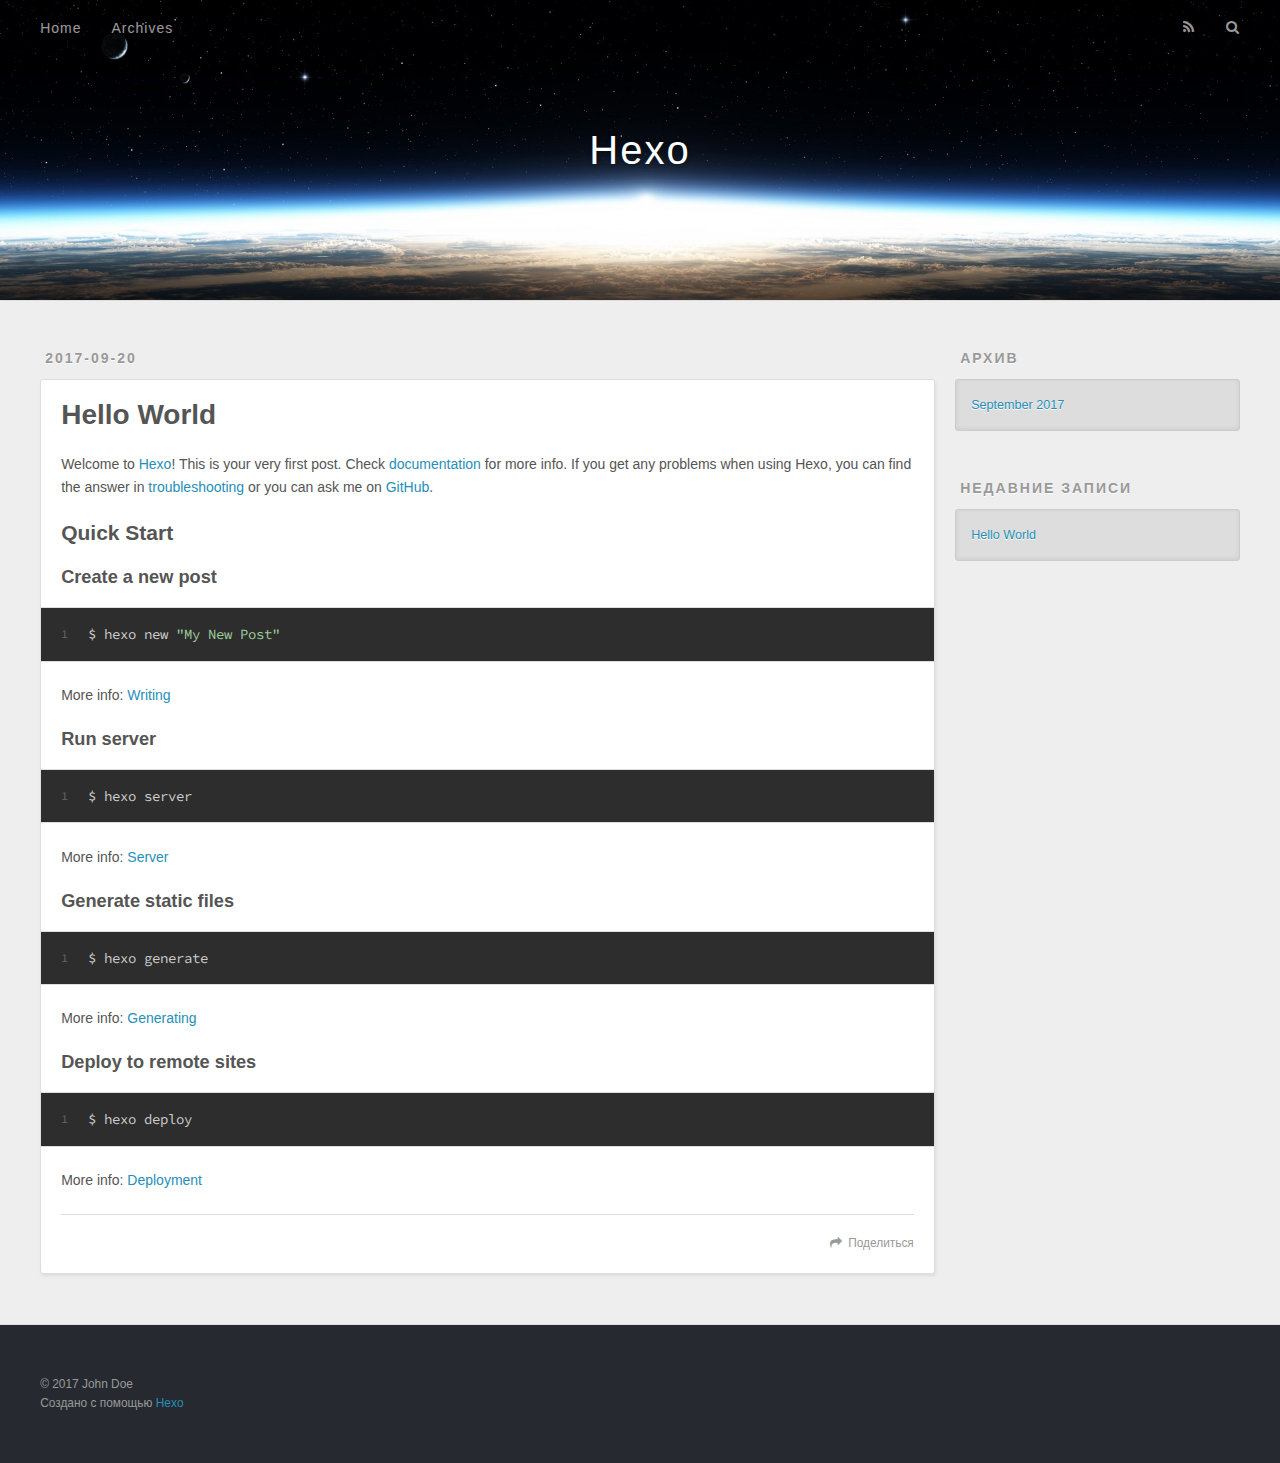
==== index.html @ 985eb360 "Site updated: 2017-09-20 16:22:17" ====
<!DOCTYPE html>
<html>
<head>
  <meta charset="utf-8">
  
  <title>Hexo</title>
  <meta name="viewport" content="width=device-width, initial-scale=1, maximum-scale=1">
  <meta property="og:type" content="website">
<meta property="og:title" content="Hexo">
<meta property="og:url" content="http://yoursite.com/index.html">
<meta property="og:site_name" content="Hexo">
<meta name="twitter:card" content="summary">
<meta name="twitter:title" content="Hexo">
  
    <link rel="alternate" href="/atom.xml" title="Hexo" type="application/atom+xml">
  
  
    <link rel="icon" href="/favicon.png">
  
  
    <link href="//fonts.googleapis.com/css?family=Source+Code+Pro" rel="stylesheet" type="text/css">
  
  <link rel="stylesheet" href="/css/style.css">
  

</head>

<body>
  <div id="container">
    <div id="wrap">
      <header id="header">
  <div id="banner"></div>
  <div id="header-outer" class="outer">
    <div id="header-title" class="inner">
      <h1 id="logo-wrap">
        <a href="/" id="logo">Hexo</a>
      </h1>
      
    </div>
    <div id="header-inner" class="inner">
      <nav id="main-nav">
        <a id="main-nav-toggle" class="nav-icon"></a>
        
          <a class="main-nav-link" href="/">Home</a>
        
          <a class="main-nav-link" href="/archives">Archives</a>
        
      </nav>
      <nav id="sub-nav">
        
          <a id="nav-rss-link" class="nav-icon" href="/atom.xml" title="RSS-каналы"></a>
        
        <a id="nav-search-btn" class="nav-icon" title="Поиск"></a>
      </nav>
      <div id="search-form-wrap">
        <form action="//google.com/search" method="get" accept-charset="UTF-8" class="search-form"><input type="search" name="q" class="search-form-input" placeholder="Search"><button type="submit" class="search-form-submit">&#xF002;</button><input type="hidden" name="sitesearch" value="http://yoursite.com"></form>
      </div>
    </div>
  </div>
</header>
      <div class="outer">
        <section id="main">
  
    <article id="post-hello-world" class="article article-type-post" itemscope itemprop="blogPost">
  <div class="article-meta">
    <a href="/2017/09/20/hello-world/" class="article-date">
  <time datetime="2017-09-20T03:59:29.000Z" itemprop="datePublished">2017-09-20</time>
</a>
    
  </div>
  <div class="article-inner">
    
    
      <header class="article-header">
        
  
    <h1 itemprop="name">
      <a class="article-title" href="/2017/09/20/hello-world/">Hello World</a>
    </h1>
  

      </header>
    
    <div class="article-entry" itemprop="articleBody">
      
        <p>Welcome to <a href="https://hexo.io/" target="_blank" rel="external">Hexo</a>! This is your very first post. Check <a href="https://hexo.io/docs/" target="_blank" rel="external">documentation</a> for more info. If you get any problems when using Hexo, you can find the answer in <a href="https://hexo.io/docs/troubleshooting.html" target="_blank" rel="external">troubleshooting</a> or you can ask me on <a href="https://github.com/hexojs/hexo/issues" target="_blank" rel="external">GitHub</a>.</p>
<h2 id="Quick-Start"><a href="#Quick-Start" class="headerlink" title="Quick Start"></a>Quick Start</h2><h3 id="Create-a-new-post"><a href="#Create-a-new-post" class="headerlink" title="Create a new post"></a>Create a new post</h3><figure class="highlight bash"><table><tr><td class="gutter"><pre><div class="line">1</div></pre></td><td class="code"><pre><div class="line">$ hexo new <span class="string">"My New Post"</span></div></pre></td></tr></table></figure>
<p>More info: <a href="https://hexo.io/docs/writing.html" target="_blank" rel="external">Writing</a></p>
<h3 id="Run-server"><a href="#Run-server" class="headerlink" title="Run server"></a>Run server</h3><figure class="highlight bash"><table><tr><td class="gutter"><pre><div class="line">1</div></pre></td><td class="code"><pre><div class="line">$ hexo server</div></pre></td></tr></table></figure>
<p>More info: <a href="https://hexo.io/docs/server.html" target="_blank" rel="external">Server</a></p>
<h3 id="Generate-static-files"><a href="#Generate-static-files" class="headerlink" title="Generate static files"></a>Generate static files</h3><figure class="highlight bash"><table><tr><td class="gutter"><pre><div class="line">1</div></pre></td><td class="code"><pre><div class="line">$ hexo generate</div></pre></td></tr></table></figure>
<p>More info: <a href="https://hexo.io/docs/generating.html" target="_blank" rel="external">Generating</a></p>
<h3 id="Deploy-to-remote-sites"><a href="#Deploy-to-remote-sites" class="headerlink" title="Deploy to remote sites"></a>Deploy to remote sites</h3><figure class="highlight bash"><table><tr><td class="gutter"><pre><div class="line">1</div></pre></td><td class="code"><pre><div class="line">$ hexo deploy</div></pre></td></tr></table></figure>
<p>More info: <a href="https://hexo.io/docs/deployment.html" target="_blank" rel="external">Deployment</a></p>

      
    </div>
    <footer class="article-footer">
      <a data-url="http://yoursite.com/2017/09/20/hello-world/" data-id="cj7srbw4h0000hr7bnamva78u" class="article-share-link">Поделиться</a>
      
      
    </footer>
  </div>
  
</article>


  

</section>
        
          <aside id="sidebar">
  
    

  
    

  
    
  
    
  <div class="widget-wrap">
    <h3 class="widget-title">Архив</h3>
    <div class="widget">
      <ul class="archive-list"><li class="archive-list-item"><a class="archive-list-link" href="/archives/2017/09/">September 2017</a></li></ul>
    </div>
  </div>


  
    
  <div class="widget-wrap">
    <h3 class="widget-title">Недавние записи</h3>
    <div class="widget">
      <ul>
        
          <li>
            <a href="/2017/09/20/hello-world/">Hello World</a>
          </li>
        
      </ul>
    </div>
  </div>

  
</aside>
        
      </div>
      <footer id="footer">
  
  <div class="outer">
    <div id="footer-info" class="inner">
      &copy; 2017 John Doe<br>
      Создано с помощью <a href="http://hexo.io/" target="_blank">Hexo</a>
    </div>
  </div>
</footer>
    </div>
    <nav id="mobile-nav">
  
    <a href="/" class="mobile-nav-link">Home</a>
  
    <a href="/archives" class="mobile-nav-link">Archives</a>
  
</nav>
    

<script src="//ajax.googleapis.com/ajax/libs/jquery/2.0.3/jquery.min.js"></script>


  <link rel="stylesheet" href="/fancybox/jquery.fancybox.css">
  <script src="/fancybox/jquery.fancybox.pack.js"></script>


<script src="/js/script.js"></script>

  </div>
</body>
</html>
---- css/style.css ----
body {
  width: 100%;
}
body:before,
body:after {
  content: "";
  display: table;
}
body:after {
  clear: both;
}
html,
body,
div,
span,
applet,
object,
iframe,
h1,
h2,
h3,
h4,
h5,
h6,
p,
blockquote,
pre,
a,
abbr,
acronym,
address,
big,
cite,
code,
del,
dfn,
em,
img,
ins,
kbd,
q,
s,
samp,
small,
strike,
strong,
sub,
sup,
tt,
var,
dl,
dt,
dd,
ol,
ul,
li,
fieldset,
form,
label,
legend,
table,
caption,
tbody,
tfoot,
thead,
tr,
th,
td {
  margin: 0;
  padding: 0;
  border: 0;
  outline: 0;
  font-weight: inherit;
  font-style: inherit;
  font-family: inherit;
  font-size: 100%;
  vertical-align: baseline;
}
body {
  line-height: 1;
  color: #000;
  background: #fff;
}
ol,
ul {
  list-style: none;
}
table {
  border-collapse: separate;
  border-spacing: 0;
  vertical-align: middle;
}
caption,
th,
td {
  text-align: left;
  font-weight: normal;
  vertical-align: middle;
}
a img {
  border: none;
}
input,
button {
  margin: 0;
  padding: 0;
}
input::-moz-focus-inner,
button::-moz-focus-inner {
  border: 0;
  padding: 0;
}
@font-face {
  font-family: FontAwesome;
  font-style: normal;
  font-weight: normal;
  src: url("fonts/fontawesome-webfont.eot?v=#4.0.3");
  src: url("fonts/fontawesome-webfont.eot?#iefix&v=#4.0.3") format("embedded-opentype"), url("fonts/fontawesome-webfont.woff?v=#4.0.3") format("woff"), url("fonts/fontawesome-webfont.ttf?v=#4.0.3") format("truetype"), url("fonts/fontawesome-webfont.svg#fontawesomeregular?v=#4.0.3") format("svg");
}
html,
body,
#container {
  height: 100%;
}
body {
  background: #eee;
  font: 14px "Helvetica Neue", Helvetica, Arial, sans-serif;
  -webkit-text-size-adjust: 100%;
}
.outer {
  max-width: 1220px;
  margin: 0 auto;
  padding: 0 20px;
}
.outer:before,
.outer:after {
  content: "";
  display: table;
}
.outer:after {
  clear: both;
}
.inner {
  display: inline;
  float: left;
  width: 98.33333333333333%;
  margin: 0 0.833333333333333%;
}
.left,
.alignleft {
  float: left;
}
.right,
.alignright {
  float: right;
}
.clear {
  clear: both;
}
#container {
  position: relative;
}
.mobile-nav-on {
  overflow: hidden;
}
#wrap {
  height: 100%;
  width: 100%;
  position: absolute;
  top: 0;
  left: 0;
  -webkit-transition: 0.2s ease-out;
  -moz-transition: 0.2s ease-out;
  -ms-transition: 0.2s ease-out;
  transition: 0.2s ease-out;
  z-index: 1;
  background: #eee;
}
.mobile-nav-on #wrap {
  left: 280px;
}
@media screen and (min-width: 768px) {
  #main {
    display: inline;
    float: left;
    width: 73.33333333333333%;
    margin: 0 0.833333333333333%;
  }
}
.article-date,
.article-category-link,
.archive-year,
.widget-title {
  text-decoration: none;
  text-transform: uppercase;
  letter-spacing: 2px;
  color: #999;
  margin-bottom: 1em;
  margin-left: 5px;
  line-height: 1em;
  text-shadow: 0 1px #fff;
  font-weight: bold;
}
.article-inner,
.archive-article-inner {
  background: #fff;
  -webkit-box-shadow: 1px 2px 3px #ddd;
  box-shadow: 1px 2px 3px #ddd;
  border: 1px solid #ddd;
  border-radius: 3px;
}
.article-entry h1,
.widget h1 {
  font-size: 2em;
}
.article-entry h2,
.widget h2 {
  font-size: 1.5em;
}
.article-entry h3,
.widget h3 {
  font-size: 1.3em;
}
.article-entry h4,
.widget h4 {
  font-size: 1.2em;
}
.article-entry h5,
.widget h5 {
  font-size: 1em;
}
.article-entry h6,
.widget h6 {
  font-size: 1em;
  color: #999;
}
.article-entry hr,
.widget hr {
  border: 1px dashed #ddd;
}
.article-entry strong,
.widget strong {
  font-weight: bold;
}
.article-entry em,
.widget em,
.article-entry cite,
.widget cite {
  font-style: italic;
}
.article-entry sup,
.widget sup,
.article-entry sub,
.widget sub {
  font-size: 0.75em;
  line-height: 0;
  position: relative;
  vertical-align: baseline;
}
.article-entry sup,
.widget sup {
  top: -0.5em;
}
.article-entry sub,
.widget sub {
  bottom: -0.2em;
}
.article-entry small,
.widget small {
  font-size: 0.85em;
}
.article-entry acronym,
.widget acronym,
.article-entry abbr,
.widget abbr {
  border-bottom: 1px dotted;
}
.article-entry ul,
.widget ul,
.article-entry ol,
.widget ol,
.article-entry dl,
.widget dl {
  margin: 0 20px;
  line-height: 1.6em;
}
.article-entry ul ul,
.widget ul ul,
.article-entry ol ul,
.widget ol ul,
.article-entry ul ol,
.widget ul ol,
.article-entry ol ol,
.widget ol ol {
  margin-top: 0;
  margin-bottom: 0;
}
.article-entry ul,
.widget ul {
  list-style: disc;
}
.article-entry ol,
.widget ol {
  list-style: decimal;
}
.article-entry dt,
.widget dt {
  font-weight: bold;
}
#header {
  height: 300px;
  position: relative;
  border-bottom: 1px solid #ddd;
}
#header:before,
#header:after {
  content: "";
  position: absolute;
  left: 0;
  right: 0;
  height: 40px;
}
#header:before {
  top: 0;
  background: -webkit-linear-gradient(rgba(0,0,0,0.2), transparent);
  background: -moz-linear-gradient(rgba(0,0,0,0.2), transparent);
  background: -ms-linear-gradient(rgba(0,0,0,0.2), transparent);
  background: linear-gradient(rgba(0,0,0,0.2), transparent);
}
#header:after {
  bottom: 0;
  background: -webkit-linear-gradient(transparent, rgba(0,0,0,0.2));
  background: -moz-linear-gradient(transparent, rgba(0,0,0,0.2));
  background: -ms-linear-gradient(transparent, rgba(0,0,0,0.2));
  background: linear-gradient(transparent, rgba(0,0,0,0.2));
}
#header-outer {
  height: 100%;
  position: relative;
}
#header-inner {
  position: relative;
  overflow: hidden;
}
#banner {
  position: absolute;
  top: 0;
  left: 0;
  width: 100%;
  height: 100%;
  background: url("images/banner.jpg") center #000;
  -webkit-background-size: cover;
  -moz-background-size: cover;
  background-size: cover;
  z-index: -1;
}
#header-title {
  text-align: center;
  height: 40px;
  position: absolute;
  top: 50%;
  left: 0;
  margin-top: -20px;
}
#logo,
#subtitle {
  text-decoration: none;
  color: #fff;
  font-weight: 300;
  text-shadow: 0 1px 4px rgba(0,0,0,0.3);
}
#logo {
  font-size: 40px;
  line-height: 40px;
  letter-spacing: 2px;
}
#subtitle {
  font-size: 16px;
  line-height: 16px;
  letter-spacing: 1px;
}
#subtitle-wrap {
  margin-top: 16px;
}
#main-nav {
  float: left;
  margin-left: -15px;
}
.nav-icon,
.main-nav-link {
  float: left;
  color: #fff;
  opacity: 0.6;
  text-decoration: none;
  text-shadow: 0 1px rgba(0,0,0,0.2);
  -webkit-transition: opacity 0.2s;
  -moz-transition: opacity 0.2s;
  -ms-transition: opacity 0.2s;
  transition: opacity 0.2s;
  display: block;
  padding: 20px 15px;
}
.nav-icon:hover,
.main-nav-link:hover {
  opacity: 1;
}
.nav-icon {
  font-family: FontAwesome;
  text-align: center;
  font-size: 14px;
  width: 14px;
  height: 14px;
  padding: 20px 15px;
  position: relative;
  cursor: pointer;
}
.main-nav-link {
  font-weight: 300;
  letter-spacing: 1px;
}
@media screen and (max-width: 479px) {
  .main-nav-link {
    display: none;
  }
}
#main-nav-toggle {
  display: none;
}
#main-nav-toggle:before {
  content: "\f0c9";
}
@media screen and (max-width: 479px) {
  #main-nav-toggle {
    display: block;
  }
}
#sub-nav {
  float: right;
  margin-right: -15px;
}
#nav-rss-link:before {
  content: "\f09e";
}
#nav-search-btn:before {
  content: "\f002";
}
#search-form-wrap {
  position: absolute;
  top: 15px;
  width: 150px;
  height: 30px;
  right: -150px;
  opacity: 0;
  -webkit-transition: 0.2s ease-out;
  -moz-transition: 0.2s ease-out;
  -ms-transition: 0.2s ease-out;
  transition: 0.2s ease-out;
}
#search-form-wrap.on {
  opacity: 1;
  right: 0;
}
@media screen and (max-width: 479px) {
  #search-form-wrap {
    width: 100%;
    right: -100%;
  }
}
.search-form {
  position: absolute;
  top: 0;
  left: 0;
  right: 0;
  background: #fff;
  padding: 5px 15px;
  border-radius: 15px;
  -webkit-box-shadow: 0 0 10px rgba(0,0,0,0.3);
  box-shadow: 0 0 10px rgba(0,0,0,0.3);
}
.search-form-input {
  border: none;
  background: none;
  color: #555;
  width: 100%;
  font: 13px "Helvetica Neue", Helvetica, Arial, sans-serif;
  outline: none;
}
.search-form-input::-webkit-search-results-decoration,
.search-form-input::-webkit-search-cancel-button {
  -webkit-appearance: none;
}
.search-form-submit {
  position: absolute;
  top: 50%;
  right: 10px;
  margin-top: -7px;
  font: 13px FontAwesome;
  border: none;
  background: none;
  color: #bbb;
  cursor: pointer;
}
.search-form-submit:hover,
.search-form-submit:focus {
  color: #777;
}
.article {
  margin: 50px 0;
}
.article-inner {
  overflow: hidden;
}
.article-meta:before,
.article-meta:after {
  content: "";
  display: table;
}
.article-meta:after {
  clear: both;
}
.article-date {
  float: left;
}
.article-category {
  float: left;
  line-height: 1em;
  color: #ccc;
  text-shadow: 0 1px #fff;
  margin-left: 8px;
}
.article-category:before {
  content: "\2022";
}
.article-category-link {
  margin: 0 12px 1em;
}
.article-header {
  padding: 20px 20px 0;
}
.article-title {
  text-decoration: none;
  font-size: 2em;
  font-weight: bold;
  color: #555;
  line-height: 1.1em;
  -webkit-transition: color 0.2s;
  -moz-transition: color 0.2s;
  -ms-transition: color 0.2s;
  transition: color 0.2s;
}
a.article-title:hover {
  color: #258fb8;
}
.article-entry {
  color: #555;
  padding: 0 20px;
}
.article-entry:before,
.article-entry:after {
  content: "";
  display: table;
}
.article-entry:after {
  clear: both;
}
.article-entry p,
.article-entry table {
  line-height: 1.6em;
  margin: 1.6em 0;
}
.article-entry h1,
.article-entry h2,
.article-entry h3,
.article-entry h4,
.article-entry h5,
.article-entry h6 {
  font-weight: bold;
}
.article-entry h1,
.article-entry h2,
.article-entry h3,
.article-entry h4,
.article-entry h5,
.article-entry h6 {
  line-height: 1.1em;
  margin: 1.1em 0;
}
.article-entry a {
  color: #258fb8;
  text-decoration: none;
}
.article-entry a:hover {
  text-decoration: underline;
}
.article-entry ul,
.article-entry ol,
.article-entry dl {
  margin-top: 1.6em;
  margin-bottom: 1.6em;
}
.article-entry img,
.article-entry video {
  max-width: 100%;
  height: auto;
  display: block;
  margin: auto;
}
.article-entry iframe {
  border: none;
}
.article-entry table {
  width: 100%;
  border-collapse: collapse;
  border-spacing: 0;
}
.article-entry th {
  font-weight: bold;
  border-bottom: 3px solid #ddd;
  padding-bottom: 0.5em;
}
.article-entry td {
  border-bottom: 1px solid #ddd;
  padding: 10px 0;
}
.article-entry blockquote {
  font-family: Georgia, "Times New Roman", serif;
  font-size: 1.4em;
  margin: 1.6em 20px;
  text-align: center;
}
.article-entry blockquote footer {
  font-size: 14px;
  margin: 1.6em 0;
  font-family: "Helvetica Neue", Helvetica, Arial, sans-serif;
}
.article-entry blockquote footer cite:before {
  content: "—";
  padding: 0 0.5em;
}
.article-entry .pullquote {
  text-align: left;
  width: 45%;
  margin: 0;
}
.article-entry .pullquote.left {
  margin-left: 0.5em;
  margin-right: 1em;
}
.article-entry .pullquote.right {
  margin-right: 0.5em;
  margin-left: 1em;
}
.article-entry .caption {
  color: #999;
  display: block;
  font-size: 0.9em;
  margin-top: 0.5em;
  position: relative;
  text-align: center;
}
.article-entry .video-container {
  position: relative;
  padding-top: 56.25%;
  height: 0;
  overflow: hidden;
}
.article-entry .video-container iframe,
.article-entry .video-container object,
.article-entry .video-container embed {
  position: absolute;
  top: 0;
  left: 0;
  width: 100%;
  height: 100%;
  margin-top: 0;
}
.article-more-link a {
  display: inline-block;
  line-height: 1em;
  padding: 6px 15px;
  border-radius: 15px;
  background: #eee;
  color: #999;
  text-shadow: 0 1px #fff;
  text-decoration: none;
}
.article-more-link a:hover {
  background: #258fb8;
  color: #fff;
  text-decoration: none;
  text-shadow: 0 1px #1e7293;
}
.article-footer {
  font-size: 0.85em;
  line-height: 1.6em;
  border-top: 1px solid #ddd;
  padding-top: 1.6em;
  margin: 0 20px 20px;
}
.article-footer:before,
.article-footer:after {
  content: "";
  display: table;
}
.article-footer:after {
  clear: both;
}
.article-footer a {
  color: #999;
  text-decoration: none;
}
.article-footer a:hover {
  color: #555;
}
.article-tag-list-item {
  float: left;
  margin-right: 10px;
}
.article-tag-list-link:before {
  content: "#";
}
.article-comment-link {
  float: right;
}
.article-comment-link:before {
  content: "\f075";
  font-family: FontAwesome;
  padding-right: 8px;
}
.article-share-link {
  cursor: pointer;
  float: right;
  margin-left: 20px;
}
.article-share-link:before {
  content: "\f064";
  font-family: FontAwesome;
  padding-right: 6px;
}
#article-nav {
  position: relative;
}
#article-nav:before,
#article-nav:after {
  content: "";
  display: table;
}
#article-nav:after {
  clear: both;
}
@media screen and (min-width: 768px) {
  #article-nav {
    margin: 50px 0;
  }
  #article-nav:before {
    width: 8px;
    height: 8px;
    position: absolute;
    top: 50%;
    left: 50%;
    margin-top: -4px;
    margin-left: -4px;
    content: "";
    border-radius: 50%;
    background: #ddd;
    -webkit-box-shadow: 0 1px 2px #fff;
    box-shadow: 0 1px 2px #fff;
  }
}
.article-nav-link-wrap {
  text-decoration: none;
  text-shadow: 0 1px #fff;
  color: #999;
  -webkit-box-sizing: border-box;
  -moz-box-sizing: border-box;
  box-sizing: border-box;
  margin-top: 50px;
  text-align: center;
  display: block;
}
.article-nav-link-wrap:hover {
  color: #555;
}
@media screen and (min-width: 768px) {
  .article-nav-link-wrap {
    width: 50%;
    margin-top: 0;
  }
}
@media screen and (min-width: 768px) {
  #article-nav-newer {
    float: left;
    text-align: right;
    padding-right: 20px;
  }
}
@media screen and (min-width: 768px) {
  #article-nav-older {
    float: right;
    text-align: left;
    padding-left: 20px;
  }
}
.article-nav-caption {
  text-transform: uppercase;
  letter-spacing: 2px;
  color: #ddd;
  line-height: 1em;
  font-weight: bold;
}
#article-nav-newer .article-nav-caption {
  margin-right: -2px;
}
.article-nav-title {
  font-size: 0.85em;
  line-height: 1.6em;
  margin-top: 0.5em;
}
.article-share-box {
  position: absolute;
  display: none;
  background: #fff;
  -webkit-box-shadow: 1px 2px 10px rgba(0,0,0,0.2);
  box-shadow: 1px 2px 10px rgba(0,0,0,0.2);
  border-radius: 3px;
  margin-left: -145px;
  overflow: hidden;
  z-index: 1;
}
.article-share-box.on {
  display: block;
}
.article-share-input {
  width: 100%;
  background: none;
  -webkit-box-sizing: border-box;
  -moz-box-sizing: border-box;
  box-sizing: border-box;
  font: 14px "Helvetica Neue", Helvetica, Arial, sans-serif;
  padding: 0 15px;
  color: #555;
  outline: none;
  border: 1px solid #ddd;
  border-radius: 3px 3px 0 0;
  height: 36px;
  line-height: 36px;
}
.article-share-links {
  background: #eee;
}
.article-share-links:before,
.article-share-links:after {
  content: "";
  display: table;
}
.article-share-links:after {
  clear: both;
}
.article-share-twitter,
.article-share-facebook,
.article-share-pinterest,
.article-share-google {
  width: 50px;
  height: 36px;
  display: block;
  float: left;
  position: relative;
  color: #999;
  text-shadow: 0 1px #fff;
}
.article-share-twitter:before,
.article-share-facebook:before,
.article-share-pinterest:before,
.article-share-google:before {
  font-size: 20px;
  font-family: FontAwesome;
  width: 20px;
  height: 20px;
  position: absolute;
  top: 50%;
  left: 50%;
  margin-top: -10px;
  margin-left: -10px;
  text-align: center;
}
.article-share-twitter:hover,
.article-share-facebook:hover,
.article-share-pinterest:hover,
.article-share-google:hover {
  color: #fff;
}
.article-share-twitter:before {
  content: "\f099";
}
.article-share-twitter:hover {
  background: #00aced;
  text-shadow: 0 1px #008abe;
}
.article-share-facebook:before {
  content: "\f09a";
}
.article-share-facebook:hover {
  background: #3b5998;
  text-shadow: 0 1px #2f477a;
}
.article-share-pinterest:before {
  content: "\f0d2";
}
.article-share-pinterest:hover {
  background: #cb2027;
  text-shadow: 0 1px #a21a1f;
}
.article-share-google:before {
  content: "\f0d5";
}
.article-share-google:hover {
  background: #dd4b39;
  text-shadow: 0 1px #be3221;
}
.article-gallery {
  background: #000;
  position: relative;
}
.article-gallery-photos {
  position: relative;
  overflow: hidden;
}
.article-gallery-img {
  display: none;
  max-width: 100%;
}
.article-gallery-img:first-child {
  display: block;
}
.article-gallery-img.loaded {
  position: absolute;
  display: block;
}
.article-gallery-img img {
  display: block;
  max-width: 100%;
  margin: 0 auto;
}
#comments {
  background: #fff;
  -webkit-box-shadow: 1px 2px 3px #ddd;
  box-shadow: 1px 2px 3px #ddd;
  padding: 20px;
  border: 1px solid #ddd;
  border-radius: 3px;
  margin: 50px 0;
}
#comments a {
  color: #258fb8;
}
.archives-wrap {
  margin: 50px 0;
}
.archives:before,
.archives:after {
  content: "";
  display: table;
}
.archives:after {
  clear: both;
}
.archive-year-wrap {
  margin-bottom: 1em;
}
.archives {
  -webkit-column-gap: 10px;
  -moz-column-gap: 10px;
  column-gap: 10px;
}
@media screen and (min-width: 480px) and (max-width: 767px) {
  .archives {
    -webkit-column-count: 2;
    -moz-column-count: 2;
    column-count: 2;
  }
}
@media screen and (min-width: 768px) {
  .archives {
    -webkit-column-count: 3;
    -moz-column-count: 3;
    column-count: 3;
  }
}
.archive-article {
  -webkit-column-break-inside: avoid;
  page-break-inside: avoid;
  overflow: hidden;
  break-inside: avoid-column;
}
.archive-article-inner {
  padding: 10px;
  margin-bottom: 15px;
}
.archive-article-title {
  text-decoration: none;
  font-weight: bold;
  color: #555;
  -webkit-transition: color 0.2s;
  -moz-transition: color 0.2s;
  -ms-transition: color 0.2s;
  transition: color 0.2s;
  line-height: 1.6em;
}
.archive-article-title:hover {
  color: #258fb8;
}
.archive-article-footer {
  margin-top: 1em;
}
.archive-article-date {
  color: #999;
  text-decoration: none;
  font-size: 0.85em;
  line-height: 1em;
  margin-bottom: 0.5em;
  display: block;
}
#page-nav {
  margin: 50px auto;
  background: #fff;
  -webkit-box-shadow: 1px 2px 3px #ddd;
  box-shadow: 1px 2px 3px #ddd;
  border: 1px solid #ddd;
  border-radius: 3px;
  text-align: center;
  color: #999;
  overflow: hidden;
}
#page-nav:before,
#page-nav:after {
  content: "";
  display: table;
}
#page-nav:after {
  clear: both;
}
#page-nav a,
#page-nav span {
  padding: 10px 20px;
  line-height: 1;
  height: 2ex;
}
#page-nav a {
  color: #999;
  text-decoration: none;
}
#page-nav a:hover {
  background: #999;
  color: #fff;
}
#page-nav .prev {
  float: left;
}
#page-nav .next {
  float: right;
}
#page-nav .page-number {
  display: inline-block;
}
@media screen and (max-width: 479px) {
  #page-nav .page-number {
    display: none;
  }
}
#page-nav .current {
  color: #555;
  font-weight: bold;
}
#page-nav .space {
  color: #ddd;
}
#footer {
  background: #262a30;
  padding: 50px 0;
  border-top: 1px solid #ddd;
  color: #999;
}
#footer a {
  color: #258fb8;
  text-decoration: none;
}
#footer a:hover {
  text-decoration: underline;
}
#footer-info {
  line-height: 1.6em;
  font-size: 0.85em;
}
.article-entry pre,
.article-entry .highlight {
  background: #2d2d2d;
  margin: 0 -20px;
  padding: 15px 20px;
  border-style: solid;
  border-color: #ddd;
  border-width: 1px 0;
  overflow: auto;
  color: #ccc;
  line-height: 22.400000000000002px;
}
.article-entry .highlight .gutter pre,
.article-entry .gist .gist-file .gist-data .line-numbers {
  color: #666;
  font-size: 0.85em;
}
.article-entry pre,
.article-entry code {
  font-family: "Source Code Pro", Consolas, Monaco, Menlo, Consolas, monospace;
}
.article-entry code {
  background: #eee;
  text-shadow: 0 1px #fff;
  padding: 0 0.3em;
}
.article-entry pre code {
  background: none;
  text-shadow: none;
  padding: 0;
}
.article-entry .highlight pre {
  border: none;
  margin: 0;
  padding: 0;
}
.article-entry .highlight table {
  margin: 0;
  width: auto;
}
.article-entry .highlight td {
  border: none;
  padding: 0;
}
.article-entry .highlight figcaption {
  font-size: 0.85em;
  color: #999;
  line-height: 1em;
  margin-bottom: 1em;
}
.article-entry .highlight figcaption:before,
.article-entry .highlight figcaption:after {
  content: "";
  display: table;
}
.article-entry .highlight figcaption:after {
  clear: both;
}
.article-entry .highlight figcaption a {
  float: right;
}
.article-entry .highlight .gutter pre {
  text-align: right;
  padding-right: 20px;
}
.article-entry .highlight .line {
  height: 22.400000000000002px;
}
.article-entry .highlight .line.marked {
  background: #515151;
}
.article-entry .gist {
  margin: 0 -20px;
  border-style: solid;
  border-color: #ddd;
  border-width: 1px 0;
  background: #2d2d2d;
  padding: 15px 20px 15px 0;
}
.article-entry .gist .gist-file {
  border: none;
  font-family: "Source Code Pro", Consolas, Monaco, Menlo, Consolas, monospace;
  margin: 0;
}
.article-entry .gist .gist-file .gist-data {
  background: none;
  border: none;
}
.article-entry .gist .gist-file .gist-data .line-numbers {
  background: none;
  border: none;
  padding: 0 20px 0 0;
}
.article-entry .gist .gist-file .gist-data .line-data {
  padding: 0 !important;
}
.article-entry .gist .gist-file .highlight {
  margin: 0;
  padding: 0;
  border: none;
}
.article-entry .gist .gist-file .gist-meta {
  background: #2d2d2d;
  color: #999;
  font: 0.85em "Helvetica Neue", Helvetica, Arial, sans-serif;
  text-shadow: 0 0;
  padding: 0;
  margin-top: 1em;
  margin-left: 20px;
}
.article-entry .gist .gist-file .gist-meta a {
  color: #258fb8;
  font-weight: normal;
}
.article-entry .gist .gist-file .gist-meta a:hover {
  text-decoration: underline;
}
pre .comment,
pre .title {
  color: #999;
}
pre .variable,
pre .attribute,
pre .tag,
pre .regexp,
pre .ruby .constant,
pre .xml .tag .title,
pre .xml .pi,
pre .xml .doctype,
pre .html .doctype,
pre .css .id,
pre .css .class,
pre .css .pseudo {
  color: #f2777a;
}
pre .number,
pre .preprocessor,
pre .built_in,
pre .literal,
pre .params,
pre .constant {
  color: #f99157;
}
pre .class,
pre .ruby .class .title,
pre .css .rules .attribute {
  color: #9c9;
}
pre .string,
pre .value,
pre .inheritance,
pre .header,
pre .ruby .symbol,
pre .xml .cdata {
  color: #9c9;
}
pre .css .hexcolor {
  color: #6cc;
}
pre .function,
pre .python .decorator,
pre .python .title,
pre .ruby .function .title,
pre .ruby .title .keyword,
pre .perl .sub,
pre .javascript .title,
pre .coffeescript .title {
  color: #69c;
}
pre .keyword,
pre .javascript .function {
  color: #c9c;
}
@media screen and (max-width: 479px) {
  #mobile-nav {
    position: absolute;
    top: 0;
    left: 0;
    width: 280px;
    height: 100%;
    background: #191919;
    border-right: 1px solid #fff;
  }
}
@media screen and (max-width: 479px) {
  .mobile-nav-link {
    display: block;
    color: #999;
    text-decoration: none;
    padding: 15px 20px;
    font-weight: bold;
  }
  .mobile-nav-link:hover {
    color: #fff;
  }
}
@media screen and (min-width: 768px) {
  #sidebar {
    display: inline;
    float: left;
    width: 23.333333333333332%;
    margin: 0 0.833333333333333%;
  }
}
.widget-wrap {
  margin: 50px 0;
}
.widget {
  color: #777;
  text-shadow: 0 1px #fff;
  background: #ddd;
  -webkit-box-shadow: 0 -1px 4px #ccc inset;
  box-shadow: 0 -1px 4px #ccc inset;
  border: 1px solid #ccc;
  padding: 15px;
  border-radius: 3px;
}
.widget a {
  color: #258fb8;
  text-decoration: none;
}
.widget a:hover {
  text-decoration: underline;
}
.widget ul ul,
.widget ol ul,
.widget dl ul,
.widget ul ol,
.widget ol ol,
.widget dl ol,
.widget ul dl,
.widget ol dl,
.widget dl dl {
  margin-left: 15px;
  list-style: disc;
}
.widget {
  line-height: 1.6em;
  word-wrap: break-word;
  font-size: 0.9em;
}
.widget ul,
.widget ol {
  list-style: none;
  margin: 0;
}
.widget ul ul,
.widget ol ul,
.widget ul ol,
.widget ol ol {
  margin: 0 20px;
}
.widget ul ul,
.widget ol ul {
  list-style: disc;
}
.widget ul ol,
.widget ol ol {
  list-style: decimal;
}
.category-list-count,
.tag-list-count,
.archive-list-count {
  padding-left: 5px;
  color: #999;
  font-size: 0.85em;
}
.category-list-count:before,
.tag-list-count:before,
.archive-list-count:before {
  content: "(";
}
.category-list-count:after,
.tag-list-count:after,
.archive-list-count:after {
  content: ")";
}
.tagcloud a {
  margin-right: 5px;
  display: inline-block;
}
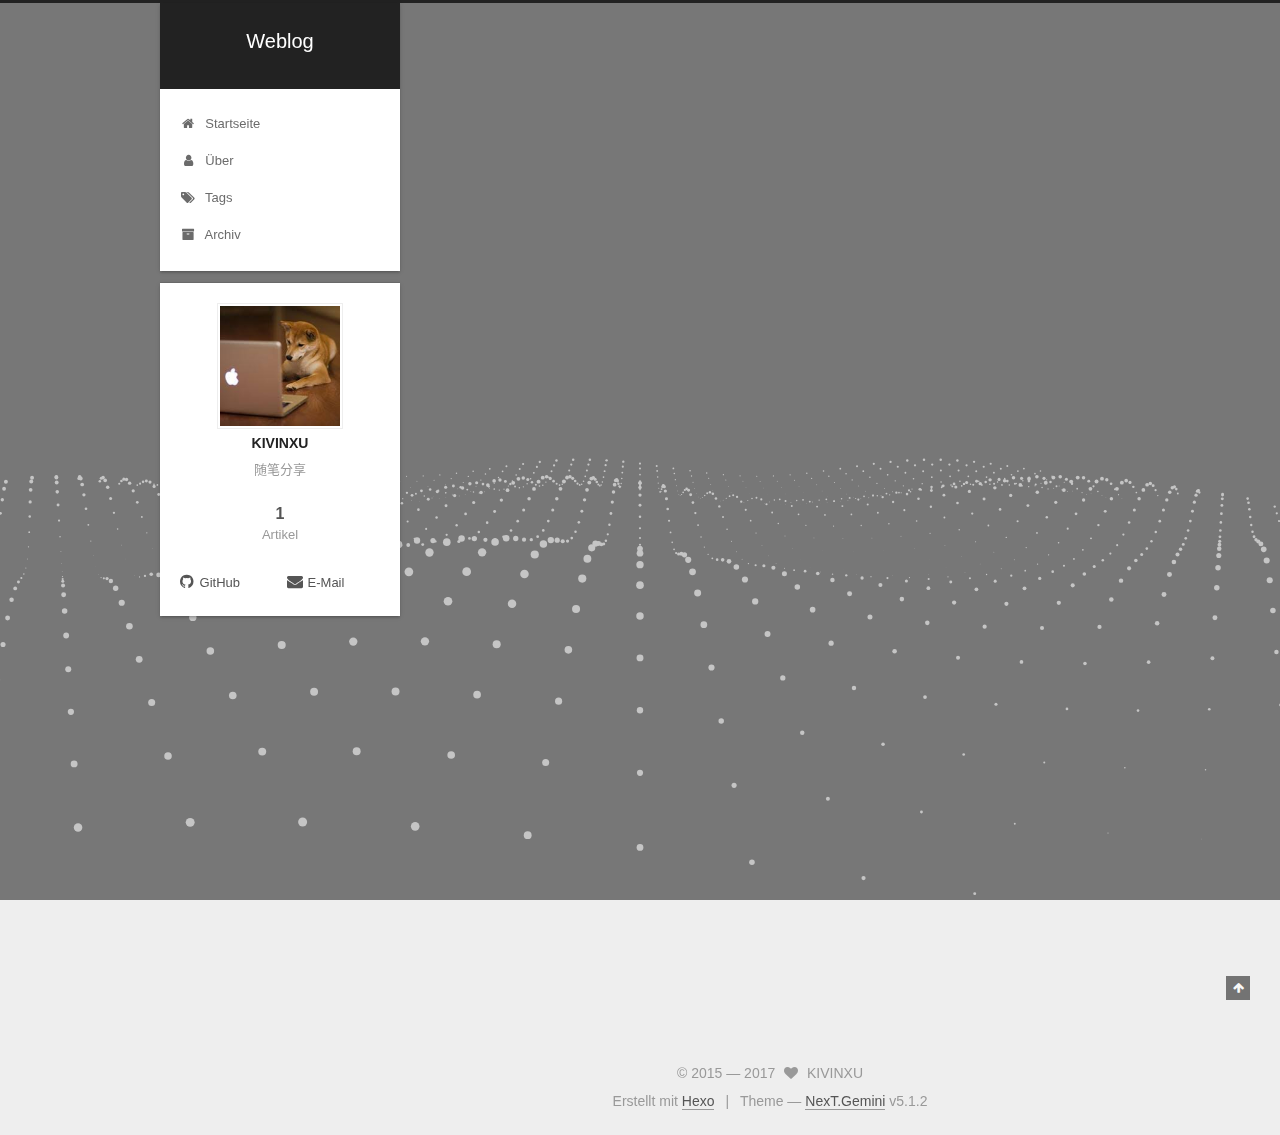
==== commit 8f7d356c: "Site updated: 2017-09-21 15:03:20" ====
--- a/index.html
+++ b/index.html
@@ -1,89 +1,319 @@
 <!DOCTYPE html>
-<html>
+
+
+
+  
+
+
+<html class="theme-next gemini use-motion" lang="zh-CN">
 <head>
-  <meta charset="utf-8">
-  
-  <title>Hexo</title>
-  <meta name="viewport" content="width=device-width, initial-scale=1, maximum-scale=1">
-  <meta property="og:type" content="website">
-<meta property="og:title" content="Hexo">
+  <meta charset="UTF-8"/>
+<meta http-equiv="X-UA-Compatible" content="IE=edge" />
+<meta name="viewport" content="width=device-width, initial-scale=1, maximum-scale=1"/>
+<meta name="theme-color" content="#222">
+
+
+
+
+
+
+
+
+
+<meta http-equiv="Cache-Control" content="no-transform" />
+<meta http-equiv="Cache-Control" content="no-siteapp" />
+
+
+
+
+
+
+
+
+
+
+
+
+
+
+
+
+  
+  
+  <link href="/lib/fancybox/source/jquery.fancybox.css?v=2.1.5" rel="stylesheet" type="text/css" />
+
+
+
+
+
+
+
+<link href="/lib/font-awesome/css/font-awesome.min.css?v=4.6.2" rel="stylesheet" type="text/css" />
+
+<link href="/css/main.css?v=5.1.2" rel="stylesheet" type="text/css" />
+
+
+  <meta name="keywords" content="Hexo, NexT" />
+
+
+
+
+
+
+
+
+  <link rel="shortcut icon" type="image/x-icon" href="/favicon.ico?v=5.1.2" />
+
+
+
+
+
+
+<meta name="description" content="随笔分享">
+<meta property="og:type" content="website">
+<meta property="og:title" content="Weblog">
 <meta property="og:url" content="http://yoursite.com/index.html">
-<meta property="og:site_name" content="Hexo">
+<meta property="og:site_name" content="Weblog">
+<meta property="og:description" content="随笔分享">
+<meta property="og:locale" content="zh-CN">
 <meta name="twitter:card" content="summary">
-<meta name="twitter:title" content="Hexo">
-  
-    <link rel="alternate" href="/atom.xml" title="Hexo" type="application/atom+xml">
-  
-  
-    <link rel="icon" href="/favicon.png">
-  
-  
-    <link href="//fonts.googleapis.com/css?family=Source+Code+Pro" rel="stylesheet" type="text/css">
-  
-  <link rel="stylesheet" href="/css/style.css">
-  
+<meta name="twitter:title" content="Weblog">
+<meta name="twitter:description" content="随笔分享">
+
+
+
+<script type="text/javascript" id="hexo.configurations">
+  var NexT = window.NexT || {};
+  var CONFIG = {
+    root: '/',
+    scheme: 'Gemini',
+    version: '5.1.2',
+    sidebar: {"position":"left","display":"post","offset":12,"offset_float":12,"b2t":false,"scrollpercent":false,"onmobile":false},
+    fancybox: true,
+    tabs: true,
+    motion: {"enable":true,"async":false,"transition":{"post_block":"fadeIn","post_header":"slideDownIn","post_body":"slideDownIn","coll_header":"slideLeftIn"}},
+    duoshuo: {
+      userId: '0',
+      author: 'Author'
+    },
+    algolia: {
+      applicationID: '',
+      apiKey: '',
+      indexName: '',
+      hits: {"per_page":10},
+      labels: {"input_placeholder":"Search for Posts","hits_empty":"We didn't find any results for the search: ${query}","hits_stats":"${hits} results found in ${time} ms"}
+    }
+  };
+</script>
+
+
+
+  <link rel="canonical" href="http://yoursite.com/"/>
+
+
+
+
+
+  <title>Weblog</title>
+  
+
+
+
+
+
+
+
 
 </head>
 
-<body>
-  <div id="container">
-    <div id="wrap">
-      <header id="header">
-  <div id="banner"></div>
-  <div id="header-outer" class="outer">
-    <div id="header-title" class="inner">
-      <h1 id="logo-wrap">
-        <a href="/" id="logo">Hexo</a>
-      </h1>
-      
+<body itemscope itemtype="http://schema.org/WebPage" lang="zh-CN">
+
+  
+  
+    
+  
+
+  <div class="container sidebar-position-left 
+  page-home">
+    <div class="headband"></div>
+
+    <header id="header" class="header" itemscope itemtype="http://schema.org/WPHeader">
+      <div class="header-inner"><div class="site-brand-wrapper">
+  <div class="site-meta ">
+    
+
+    <div class="custom-logo-site-title">
+      <a href="/"  class="brand" rel="start">
+        <span class="logo-line-before"><i></i></span>
+        <span class="site-title">Weblog</span>
+        <span class="logo-line-after"><i></i></span>
+      </a>
     </div>
-    <div id="header-inner" class="inner">
-      <nav id="main-nav">
-        <a id="main-nav-toggle" class="nav-icon"></a>
-        
-          <a class="main-nav-link" href="/">Home</a>
-        
-          <a class="main-nav-link" href="/archives">Archives</a>
-        
-      </nav>
-      <nav id="sub-nav">
-        
-          <a id="nav-rss-link" class="nav-icon" href="/atom.xml" title="RSS-каналы"></a>
-        
-        <a id="nav-search-btn" class="nav-icon" title="Поиск"></a>
-      </nav>
-      <div id="search-form-wrap">
-        <form action="//google.com/search" method="get" accept-charset="UTF-8" class="search-form"><input type="search" name="q" class="search-form-input" placeholder="Search"><button type="submit" class="search-form-submit">&#xF002;</button><input type="hidden" name="sitesearch" value="http://yoursite.com"></form>
-      </div>
-    </div>
+      
+        <p class="site-subtitle"></p>
+      
   </div>
-</header>
-      <div class="outer">
-        <section id="main">
-  
-    <article id="post-hello-world" class="article article-type-post" itemscope itemprop="blogPost">
-  <div class="article-meta">
-    <a href="/2017/09/20/hello-world/" class="article-date">
-  <time datetime="2017-09-20T03:59:29.000Z" itemprop="datePublished">2017-09-20</time>
-</a>
-    
+
+  <div class="site-nav-toggle">
+    <button>
+      <span class="btn-bar"></span>
+      <span class="btn-bar"></span>
+      <span class="btn-bar"></span>
+    </button>
   </div>
-  <div class="article-inner">
-    
-    
-      <header class="article-header">
-        
-  
-    <h1 itemprop="name">
-      <a class="article-title" href="/2017/09/20/hello-world/">Hello World</a>
-    </h1>
-  
-
+</div>
+
+<nav class="site-nav">
+  
+
+  
+    <ul id="menu" class="menu">
+      
+        
+        <li class="menu-item menu-item-home">
+          <a href="/" rel="section">
+            
+              <i class="menu-item-icon fa fa-fw fa-home"></i> <br />
+            
+            Startseite
+          </a>
+        </li>
+      
+        
+        <li class="menu-item menu-item-about">
+          <a href="/about/" rel="section">
+            
+              <i class="menu-item-icon fa fa-fw fa-user"></i> <br />
+            
+            Über
+          </a>
+        </li>
+      
+        
+        <li class="menu-item menu-item-tags">
+          <a href="/tags/" rel="section">
+            
+              <i class="menu-item-icon fa fa-fw fa-tags"></i> <br />
+            
+            Tags
+          </a>
+        </li>
+      
+        
+        <li class="menu-item menu-item-archives">
+          <a href="/archives/" rel="section">
+            
+              <i class="menu-item-icon fa fa-fw fa-archive"></i> <br />
+            
+            Archiv
+          </a>
+        </li>
+      
+
+      
+    </ul>
+  
+
+  
+</nav>
+
+
+
+ </div>
+    </header>
+
+    <main id="main" class="main">
+      <div class="main-inner">
+        <div class="content-wrap">
+          <div id="content" class="content">
+            
+  <section id="posts" class="posts-expand">
+    
+      
+
+  
+
+  
+  
+  
+
+  <article class="post post-type-normal" itemscope itemtype="http://schema.org/Article">
+  
+  
+  
+  <div class="post-block">
+    <link itemprop="mainEntityOfPage" href="http://yoursite.com/2017/09/20/hello-world/">
+
+    <span hidden itemprop="author" itemscope itemtype="http://schema.org/Person">
+      <meta itemprop="name" content="KIVINXU">
+      <meta itemprop="description" content="">
+      <meta itemprop="image" content="/images/dog.jpeg">
+    </span>
+
+    <span hidden itemprop="publisher" itemscope itemtype="http://schema.org/Organization">
+      <meta itemprop="name" content="Weblog">
+    </span>
+
+    
+      <header class="post-header">
+
+        
+        
+          <h1 class="post-title" itemprop="name headline">
+                
+                <a class="post-title-link" href="/2017/09/20/hello-world/" itemprop="url">Hello World</a></h1>
+        
+
+        <div class="post-meta">
+          <span class="post-time">
+            
+              <span class="post-meta-item-icon">
+                <i class="fa fa-calendar-o"></i>
+              </span>
+              
+                <span class="post-meta-item-text">Veröffentlicht am</span>
+              
+              <time title="Post created" itemprop="dateCreated datePublished" datetime="2017-09-20T11:59:29+08:00">
+                2017-09-20
+              </time>
+            
+
+            
+
+            
+          </span>
+
+          
+
+          
+            
+          
+
+          
+          
+
+          
+
+          
+
+          
+
+        </div>
       </header>
     
-    <div class="article-entry" itemprop="articleBody">
-      
-        <p>Welcome to <a href="https://hexo.io/" target="_blank" rel="external">Hexo</a>! This is your very first post. Check <a href="https://hexo.io/docs/" target="_blank" rel="external">documentation</a> for more info. If you get any problems when using Hexo, you can find the answer in <a href="https://hexo.io/docs/troubleshooting.html" target="_blank" rel="external">troubleshooting</a> or you can ask me on <a href="https://github.com/hexojs/hexo/issues" target="_blank" rel="external">GitHub</a>.</p>
+
+    
+    
+    
+    <div class="post-body" itemprop="articleBody">
+
+      
+      
+
+      
+        
+          
+            <p>Welcome to <a href="https://hexo.io/" target="_blank" rel="external">Hexo</a>! This is your very first post. Check <a href="https://hexo.io/docs/" target="_blank" rel="external">documentation</a> for more info. If you get any problems when using Hexo, you can find the answer in <a href="https://hexo.io/docs/troubleshooting.html" target="_blank" rel="external">troubleshooting</a> or you can ask me on <a href="https://github.com/hexojs/hexo/issues" target="_blank" rel="external">GitHub</a>.</p>
 <h2 id="Quick-Start"><a href="#Quick-Start" class="headerlink" title="Quick Start"></a>Quick Start</h2><h3 id="Create-a-new-post"><a href="#Create-a-new-post" class="headerlink" title="Create a new post"></a>Create a new post</h3><figure class="highlight bash"><table><tr><td class="gutter"><pre><div class="line">1</div></pre></td><td class="code"><pre><div class="line">$ hexo new <span class="string">"My New Post"</span></div></pre></td></tr></table></figure>
 <p>More info: <a href="https://hexo.io/docs/writing.html" target="_blank" rel="external">Writing</a></p>
 <h3 id="Run-server"><a href="#Run-server" class="headerlink" title="Run server"></a>Run server</h3><figure class="highlight bash"><table><tr><td class="gutter"><pre><div class="line">1</div></pre></td><td class="code"><pre><div class="line">$ hexo server</div></pre></td></tr></table></figure>
@@ -93,88 +323,322 @@
 <h3 id="Deploy-to-remote-sites"><a href="#Deploy-to-remote-sites" class="headerlink" title="Deploy to remote sites"></a>Deploy to remote sites</h3><figure class="highlight bash"><table><tr><td class="gutter"><pre><div class="line">1</div></pre></td><td class="code"><pre><div class="line">$ hexo deploy</div></pre></td></tr></table></figure>
 <p>More info: <a href="https://hexo.io/docs/deployment.html" target="_blank" rel="external">Deployment</a></p>
 
+          
+        
       
     </div>
-    <footer class="article-footer">
-      <a data-url="http://yoursite.com/2017/09/20/hello-world/" data-id="cj7srbw4h0000hr7bnamva78u" class="article-share-link">Поделиться</a>
-      
+    
+    
+    
+
+    
+
+    
+
+    
+
+    <footer class="post-footer">
+      
+
+      
+
+      
+
+      
+      
+        <div class="post-eof"></div>
       
     </footer>
   </div>
   
-</article>
-
-
-  
-
-</section>
-        
-          <aside id="sidebar">
-  
-    
-
-  
-    
-
-  
-    
-  
-    
-  <div class="widget-wrap">
-    <h3 class="widget-title">Архив</h3>
-    <div class="widget">
-      <ul class="archive-list"><li class="archive-list-item"><a class="archive-list-link" href="/archives/2017/09/">September 2017</a></li></ul>
+  
+  
+  </article>
+
+
+    
+  </section>
+
+  
+
+
+          </div>
+          
+
+
+          
+
+        </div>
+        
+          
+  
+  <div class="sidebar-toggle">
+    <div class="sidebar-toggle-line-wrap">
+      <span class="sidebar-toggle-line sidebar-toggle-line-first"></span>
+      <span class="sidebar-toggle-line sidebar-toggle-line-middle"></span>
+      <span class="sidebar-toggle-line sidebar-toggle-line-last"></span>
     </div>
   </div>
 
-
-  
-    
-  <div class="widget-wrap">
-    <h3 class="widget-title">Недавние записи</h3>
-    <div class="widget">
-      <ul>
-        
-          <li>
-            <a href="/2017/09/20/hello-world/">Hello World</a>
-          </li>
-        
-      </ul>
+  <aside id="sidebar" class="sidebar">
+    
+    <div class="sidebar-inner">
+
+      
+
+      
+
+      <section class="site-overview sidebar-panel sidebar-panel-active">
+        <div class="site-author motion-element" itemprop="author" itemscope itemtype="http://schema.org/Person">
+          
+            <img class="site-author-image" itemprop="image"
+              src="/images/dog.jpeg"
+              alt="KIVINXU" />
+          
+            <p class="site-author-name" itemprop="name">KIVINXU</p>
+            <p class="site-description motion-element" itemprop="description">随笔分享</p>
+        </div>
+
+        <nav class="site-state motion-element">
+
+          
+            <div class="site-state-item site-state-posts">
+            
+              <a href="/archives/">
+            
+                <span class="site-state-item-count">1</span>
+                <span class="site-state-item-name">Artikel</span>
+              </a>
+            </div>
+          
+
+          
+
+          
+
+        </nav>
+
+        
+
+        <div class="links-of-author motion-element">
+          
+            
+              <span class="links-of-author-item">
+                <a href="https://github.com/kivinxu" target="_blank" title="GitHub">
+                  
+                    <i class="fa fa-fw fa-github"></i>GitHub</a>
+              </span>
+            
+              <span class="links-of-author-item">
+                <a href="mailto:reving@qq.com" target="_blank" title="E-Mail">
+                  
+                    <i class="fa fa-fw fa-envelope"></i>E-Mail</a>
+              </span>
+            
+          
+        </div>
+
+        
+        
+
+        
+        
+
+        
+
+
+      </section>
+
+      
+
+      
+
     </div>
+  </aside>
+
+
+        
+      </div>
+    </main>
+
+    <footer id="footer" class="footer">
+      <div class="footer-inner">
+        <div class="copyright" >
+  
+  &copy;  2015 &mdash; 
+  <span itemprop="copyrightYear">2017</span>
+  <span class="with-love">
+    <i class="fa fa-heart"></i>
+  </span>
+  <span class="author" itemprop="copyrightHolder">KIVINXU</span>
+
+  
+</div>
+
+
+  <div class="powered-by">Erstellt mit  <a class="theme-link" href="https://hexo.io">Hexo</a></div>
+
+  <span class="post-meta-divider">|</span>
+
+  <div class="theme-info">Theme &mdash; <a class="theme-link" href="https://github.com/iissnan/hexo-theme-next">NexT.Gemini</a> v5.1.2</div>
+
+
+        
+
+
+
+
+
+
+
+        
+      </div>
+    </footer>
+
+    
+      <div class="back-to-top">
+        <i class="fa fa-arrow-up"></i>
+        
+      </div>
+    
+
   </div>
 
   
-</aside>
-        
-      </div>
-      <footer id="footer">
-  
-  <div class="outer">
-    <div id="footer-info" class="inner">
-      &copy; 2017 John Doe<br>
-      Создано с помощью <a href="http://hexo.io/" target="_blank">Hexo</a>
-    </div>
-  </div>
-</footer>
-    </div>
-    <nav id="mobile-nav">
-  
-    <a href="/" class="mobile-nav-link">Home</a>
-  
-    <a href="/archives" class="mobile-nav-link">Archives</a>
-  
-</nav>
-    
-
-<script src="//ajax.googleapis.com/ajax/libs/jquery/2.0.3/jquery.min.js"></script>
-
-
-  <link rel="stylesheet" href="/fancybox/jquery.fancybox.css">
-  <script src="/fancybox/jquery.fancybox.pack.js"></script>
-
-
-<script src="/js/script.js"></script>
-
-  </div>
+
+<script type="text/javascript">
+  if (Object.prototype.toString.call(window.Promise) !== '[object Function]') {
+    window.Promise = null;
+  }
+</script>
+
+
+
+
+
+
+
+
+
+  
+
+
+
+
+  
+  
+
+
+
+
+
+
+
+
+
+  
+  <script type="text/javascript" src="/lib/jquery/index.js?v=2.1.3"></script>
+
+  
+  <script type="text/javascript" src="/lib/fastclick/lib/fastclick.min.js?v=1.0.6"></script>
+
+  
+  <script type="text/javascript" src="/lib/jquery_lazyload/jquery.lazyload.js?v=1.9.7"></script>
+
+  
+  <script type="text/javascript" src="/lib/velocity/velocity.min.js?v=1.2.1"></script>
+
+  
+  <script type="text/javascript" src="/lib/velocity/velocity.ui.min.js?v=1.2.1"></script>
+
+  
+  <script type="text/javascript" src="/lib/fancybox/source/jquery.fancybox.pack.js?v=2.1.5"></script>
+
+  
+  <script type="text/javascript" src="/lib/three/three.min.js"></script>
+
+  
+  <script type="text/javascript" src="/lib/three/three-waves.min.js"></script>
+
+
+  
+
+
+  <script type="text/javascript" src="/js/src/utils.js?v=5.1.2"></script>
+
+  <script type="text/javascript" src="/js/src/motion.js?v=5.1.2"></script>
+
+
+
+  
+  
+
+
+  <script type="text/javascript" src="/js/src/affix.js?v=5.1.2"></script>
+
+  <script type="text/javascript" src="/js/src/schemes/pisces.js?v=5.1.2"></script>
+
+
+
+  <script type="text/javascript" src="/js/src/scrollspy.js?v=5.1.2"></script>
+<script type="text/javascript" src="/js/src/post-details.js?v=5.1.2"></script>
+
+
+  
+
+  
+
+
+  <script type="text/javascript" src="/js/src/bootstrap.js?v=5.1.2"></script>
+
+
+
+  
+
+
+  
+
+
+
+
+	
+
+
+
+
+
+  
+
+
+
+
+
+  
+
+
+
+
+
+
+
+
+  
+
+
+
+
+
+  
+
+  
+
+  
+
+  
+
+  
+
+  
+
 </body>
-</html>+</html>
--- a/css/main.css
+++ b/css/main.css
@@ -0,0 +1,2997 @@
+/* normalize.css v3.0.2 | MIT License | git.io/normalize */
+html {
+  font-family: sans-serif; /* 1 */
+  -ms-text-size-adjust: 100%; /* 2 */
+  -webkit-text-size-adjust: 100%; /* 2 */
+}
+body {
+  margin: 0;
+}
+article,
+aside,
+details,
+figcaption,
+figure,
+footer,
+header,
+hgroup,
+main,
+menu,
+nav,
+section,
+summary {
+  display: block;
+}
+audio,
+canvas,
+progress,
+video {
+  display: inline-block; /* 1 */
+  vertical-align: baseline; /* 2 */
+}
+audio:not([controls]) {
+  display: none;
+  height: 0;
+}
+[hidden],
+template {
+  display: none;
+}
+a {
+  background-color: transparent;
+}
+a:active,
+a:hover {
+  outline: 0;
+}
+abbr[title] {
+  border-bottom: 1px dotted;
+}
+b,
+strong {
+  font-weight: bold;
+}
+dfn {
+  font-style: italic;
+}
+h1 {
+  font-size: 2em;
+  margin: 0.67em 0;
+}
+mark {
+  background: #ff0;
+  color: #000;
+}
+small {
+  font-size: 80%;
+}
+sub,
+sup {
+  font-size: 75%;
+  line-height: 0;
+  position: relative;
+  vertical-align: baseline;
+}
+sup {
+  top: -0.5em;
+}
+sub {
+  bottom: -0.25em;
+}
+img {
+  border: 0;
+}
+svg:not(:root) {
+  overflow: hidden;
+}
+figure {
+  margin: 1em 40px;
+}
+hr {
+  -moz-box-sizing: content-box;
+  box-sizing: content-box;
+  height: 0;
+}
+pre {
+  overflow: auto;
+}
+code,
+kbd,
+pre,
+samp {
+  font-family: monospace, monospace;
+  font-size: 1em;
+}
+button,
+input,
+optgroup,
+select,
+textarea {
+  color: inherit; /* 1 */
+  font: inherit; /* 2 */
+  margin: 0; /* 3 */
+}
+button {
+  overflow: visible;
+}
+button,
+select {
+  text-transform: none;
+}
+button,
+html input[type="button"],
+input[type="reset"],
+input[type="submit"] {
+  -webkit-appearance: button; /* 2 */
+  cursor: pointer; /* 3 */
+}
+button[disabled],
+html input[disabled] {
+  cursor: default;
+}
+button::-moz-focus-inner,
+input::-moz-focus-inner {
+  border: 0;
+  padding: 0;
+}
+input {
+  line-height: normal;
+}
+input[type="checkbox"],
+input[type="radio"] {
+  box-sizing: border-box; /* 1 */
+  padding: 0; /* 2 */
+}
+input[type="number"]::-webkit-inner-spin-button,
+input[type="number"]::-webkit-outer-spin-button {
+  height: auto;
+}
+input[type="search"] {
+  -webkit-appearance: textfield; /* 1 */
+  -moz-box-sizing: content-box;
+  -webkit-box-sizing: content-box; /* 2 */
+  box-sizing: content-box;
+}
+input[type="search"]::-webkit-search-cancel-button,
+input[type="search"]::-webkit-search-decoration {
+  -webkit-appearance: none;
+}
+fieldset {
+  border: 1px solid #c0c0c0;
+  margin: 0 2px;
+  padding: 0.35em 0.625em 0.75em;
+}
+legend {
+  border: 0; /* 1 */
+  padding: 0; /* 2 */
+}
+textarea {
+  overflow: auto;
+}
+optgroup {
+  font-weight: bold;
+}
+table {
+  border-collapse: collapse;
+  border-spacing: 0;
+}
+td,
+th {
+  padding: 0;
+}
+::selection {
+  background: #262a30;
+  color: #fff;
+}
+body {
+  position: relative;
+  font-family: "PingFang SC", "Microsoft YaHei", sans-serif;
+  font-size: 14px;
+  line-height: 2;
+  color: #555;
+  background: #eee;
+}
+@media (max-width: 767px) {
+  body {
+    padding-right: 0 !important;
+  }
+}
+@media (min-width: 768px) and (max-width: 991px) {
+  body {
+    padding-right: 0 !important;
+  }
+}
+@media (min-width: 1600px) {
+  body {
+    font-size: 16px;
+  }
+}
+h1,
+h2,
+h3,
+h4,
+h5,
+h6 {
+  margin: 0;
+  padding: 0;
+  font-weight: bold;
+  line-height: 1.5;
+  font-family: "PingFang SC", "Microsoft YaHei", sans-serif;
+}
+h2,
+h3,
+h4,
+h5,
+h6 {
+  margin: 20px 0 15px;
+}
+h1 {
+  font-size: 22px;
+}
+@media (max-width: 767px) {
+  h1 {
+    font-size: 18px;
+  }
+}
+h2 {
+  font-size: 20px;
+}
+@media (max-width: 767px) {
+  h2 {
+    font-size: 16px;
+  }
+}
+h3 {
+  font-size: 18px;
+}
+@media (max-width: 767px) {
+  h3 {
+    font-size: 14px;
+  }
+}
+h4 {
+  font-size: 16px;
+}
+@media (max-width: 767px) {
+  h4 {
+    font-size: 12px;
+  }
+}
+h5 {
+  font-size: 14px;
+}
+@media (max-width: 767px) {
+  h5 {
+    font-size: 10px;
+  }
+}
+h6 {
+  font-size: 12px;
+}
+@media (max-width: 767px) {
+  h6 {
+    font-size: 8px;
+  }
+}
+p {
+  margin: 0 0 20px 0;
+}
+a {
+  color: #555;
+  text-decoration: none;
+  outline: none;
+  border-bottom: 1px solid #999;
+  word-wrap: break-word;
+}
+a:hover {
+  color: #222;
+  border-bottom-color: #222;
+}
+blockquote {
+  margin: 0;
+  padding: 0;
+}
+img {
+  display: block;
+  margin: auto;
+  max-width: 100%;
+  height: auto;
+}
+hr {
+  margin: 40px 0;
+  height: 3px;
+  border: none;
+  background-color: #ddd;
+  background-image: repeating-linear-gradient(-45deg, #fff, #fff 4px, transparent 4px, transparent 8px);
+}
+blockquote {
+  padding: 0 15px;
+  color: #666;
+  border-left: 4px solid #ddd;
+}
+blockquote cite::before {
+  content: "-";
+  padding: 0 5px;
+}
+dt {
+  font-weight: 700;
+}
+dd {
+  margin: 0;
+  padding: 0;
+}
+kbd {
+  border: 1px solid #ccc;
+  border-radius: 0.2em;
+  box-shadow: 0.1em 0.1em 0.2em rgba(0,0,0,0.1);
+  background-color: #f9f9f9;
+  font-family: inherit;
+  background-image: -webkit-linear-gradient(top, #eee, #fff, #eee);
+  padding: 0.1em 0.3em;
+  white-space: nowrap;
+}
+.text-left {
+  text-align: left;
+}
+.text-center {
+  text-align: center;
+}
+.text-right {
+  text-align: right;
+}
+.text-justify {
+  text-align: justify;
+}
+.text-nowrap {
+  white-space: nowrap;
+}
+.text-lowercase {
+  text-transform: lowercase;
+}
+.text-uppercase {
+  text-transform: uppercase;
+}
+.text-capitalize {
+  text-transform: capitalize;
+}
+.center-block {
+  display: block;
+  margin-left: auto;
+  margin-right: auto;
+}
+.clearfix:before,
+.clearfix:after {
+  content: " ";
+  display: table;
+}
+.clearfix:after {
+  clear: both;
+}
+.pullquote {
+  width: 45%;
+}
+.pullquote.left {
+  float: left;
+  margin-left: 5px;
+  margin-right: 10px;
+}
+.pullquote.right {
+  float: right;
+  margin-left: 10px;
+  margin-right: 5px;
+}
+.affix.affix.affix {
+  position: fixed;
+}
+.translation {
+  margin-top: -20px;
+  font-size: 14px;
+  color: #999;
+}
+.scrollbar-measure {
+  width: 100px;
+  height: 100px;
+  overflow: scroll;
+  position: absolute;
+  top: -9999px;
+}
+.use-motion .motion-element {
+  opacity: 0;
+}
+table {
+  margin: 20px 0;
+  width: 100%;
+  border-collapse: collapse;
+  border-spacing: 0;
+  border: 1px solid #ddd;
+  font-size: 14px;
+  table-layout: fixed;
+  word-wrap: break-all;
+}
+table>tbody>tr:nth-of-type(odd) {
+  background-color: #f9f9f9;
+}
+table>tbody>tr:hover {
+  background-color: #f5f5f5;
+}
+caption,
+th,
+td {
+  padding: 8px;
+  text-align: left;
+  vertical-align: middle;
+  font-weight: normal;
+}
+th,
+td {
+  border-bottom: 3px solid #ddd;
+  border-right: 1px solid #eee;
+}
+th {
+  padding-bottom: 10px;
+  font-weight: 700;
+}
+td {
+  border-bottom-width: 1px;
+}
+html,
+body {
+  height: 100%;
+}
+.container {
+  position: relative;
+  min-height: 100%;
+}
+.header-inner {
+  margin: 0 auto;
+  padding: 100px 0 70px;
+  width: calc(100% - 252px);
+}
+@media (min-width: 1600px) {
+  .container .header-inner {
+    width: 900px;
+  }
+}
+.main {
+  padding-bottom: 150px;
+}
+.main-inner {
+  margin: 0 auto;
+  width: calc(100% - 252px);
+}
+@media (min-width: 1600px) {
+  .container .main-inner {
+    width: 900px;
+  }
+}
+.footer {
+  position: absolute;
+  left: 0;
+  bottom: 0;
+  width: 100%;
+  min-height: 50px;
+}
+.footer-inner {
+  box-sizing: border-box;
+  margin: 20px auto;
+  width: calc(100% - 252px);
+}
+@media (min-width: 1600px) {
+  .container .footer-inner {
+    width: 900px;
+  }
+}
+pre,
+.highlight {
+  overflow: auto;
+  margin: 20px 0;
+  padding: 0;
+  font-size: 13px;
+  color: #4d4d4c;
+  background: #f7f7f7;
+  line-height: 1.6;
+}
+pre,
+code {
+  font-family: consolas, Menlo, "PingFang SC", "Microsoft YaHei", monospace;
+}
+code {
+  padding: 2px 4px;
+  word-wrap: break-word;
+  color: #555;
+  background: #eee;
+  border-radius: 3px;
+  font-size: 13px;
+}
+pre code {
+  padding: 0;
+  color: #4d4d4c;
+  background: none;
+  text-shadow: none;
+}
+.highlight {
+  border-radius: 1px;
+}
+.highlight pre {
+  border: none;
+  margin: 0;
+  padding: 10px 0;
+}
+.highlight table {
+  margin: 0;
+  width: auto;
+  border: none;
+}
+.highlight td {
+  border: none;
+  padding: 0;
+}
+.highlight figcaption {
+  font-size: 1em;
+  color: #4d4d4c;
+  line-height: 1em;
+  margin-bottom: 1em;
+}
+.highlight figcaption:before,
+.highlight figcaption:after {
+  content: " ";
+  display: table;
+}
+.highlight figcaption:after {
+  clear: both;
+}
+.highlight figcaption a {
+  float: right;
+  color: #4d4d4c;
+}
+.highlight figcaption a:hover {
+  border-bottom-color: #4d4d4c;
+}
+.highlight .gutter pre {
+  padding-left: 10px;
+  padding-right: 10px;
+  color: #869194;
+  text-align: right;
+  background-color: #eff2f3;
+}
+.highlight .code pre {
+  width: 100%;
+  padding-left: 10px;
+  padding-right: 10px;
+  background-color: #f7f7f7;
+}
+.highlight .line {
+  height: 20px;
+}
+.gutter {
+  -webkit-user-select: none;
+  -moz-user-select: none;
+  -ms-user-select: none;
+  user-select: none;
+}
+.gist table {
+  width: auto;
+}
+.gist table td {
+  border: none;
+}
+pre .deletion {
+  background: #fdd;
+}
+pre .addition {
+  background: #dfd;
+}
+pre .meta {
+  color: #8959a8;
+}
+pre .comment {
+  color: #8e908c;
+}
+pre .variable,
+pre .attribute,
+pre .tag,
+pre .regexp,
+pre .ruby .constant,
+pre .xml .tag .title,
+pre .xml .pi,
+pre .xml .doctype,
+pre .html .doctype,
+pre .css .id,
+pre .css .class,
+pre .css .pseudo {
+  color: #c82829;
+}
+pre .number,
+pre .preprocessor,
+pre .built_in,
+pre .literal,
+pre .params,
+pre .constant,
+pre .command {
+  color: #f5871f;
+}
+pre .ruby .class .title,
+pre .css .rules .attribute,
+pre .string,
+pre .value,
+pre .inheritance,
+pre .header,
+pre .ruby .symbol,
+pre .xml .cdata,
+pre .special,
+pre .number,
+pre .formula {
+  color: #718c00;
+}
+pre .title,
+pre .css .hexcolor {
+  color: #3e999f;
+}
+pre .function,
+pre .python .decorator,
+pre .python .title,
+pre .ruby .function .title,
+pre .ruby .title .keyword,
+pre .perl .sub,
+pre .javascript .title,
+pre .coffeescript .title {
+  color: #4271ae;
+}
+pre .keyword,
+pre .javascript .function {
+  color: #8959a8;
+}
+.full-image.full-image.full-image {
+  border: none;
+  max-width: 100%;
+  width: auto;
+  margin: 20px auto;
+}
+@media (min-width: 992px) {
+  .full-image.full-image.full-image {
+    max-width: none;
+    width: 118%;
+    margin: 0 -9%;
+  }
+}
+.blockquote-center,
+.page-home .post-type-quote blockquote,
+.page-post-detail .post-type-quote blockquote {
+  position: relative;
+  margin: 40px 0;
+  padding: 0;
+  border-left: none;
+  text-align: center;
+}
+.blockquote-center::before,
+.page-home .post-type-quote blockquote::before,
+.page-post-detail .post-type-quote blockquote::before,
+.blockquote-center::after,
+.page-home .post-type-quote blockquote::after,
+.page-post-detail .post-type-quote blockquote::after {
+  position: absolute;
+  content: ' ';
+  display: block;
+  width: 100%;
+  height: 24px;
+  opacity: 0.2;
+  background-repeat: no-repeat;
+  background-position: 0 -6px;
+  background-size: 22px 22px;
+}
+.blockquote-center::before,
+.page-home .post-type-quote blockquote::before,
+.page-post-detail .post-type-quote blockquote::before {
+  top: -20px;
+  background-image: url("../images/quote-l.svg");
+  border-top: 1px solid #ccc;
+}
+.blockquote-center::after,
+.page-home .post-type-quote blockquote::after,
+.page-post-detail .post-type-quote blockquote::after {
+  bottom: -20px;
+  background-image: url("../images/quote-r.svg");
+  border-bottom: 1px solid #ccc;
+  background-position: 100% 8px;
+}
+.blockquote-center p,
+.page-home .post-type-quote blockquote p,
+.page-post-detail .post-type-quote blockquote p,
+.blockquote-center div,
+.page-home .post-type-quote blockquote div,
+.page-post-detail .post-type-quote blockquote div {
+  text-align: center;
+}
+.post .post-body .group-picture img {
+  box-sizing: border-box;
+  padding: 0 3px;
+  border: none;
+}
+.post .group-picture-row {
+  overflow: hidden;
+  margin-top: 6px;
+}
+.post .group-picture-row:first-child {
+  margin-top: 0;
+}
+.post .group-picture-column {
+  float: left;
+}
+.page-post-detail .post-body .group-picture-column {
+  float: none;
+  margin-top: 10px;
+  width: auto !important;
+}
+.page-post-detail .post-body .group-picture-column img {
+  margin: 0 auto;
+}
+.page-archive .group-picture-container {
+  overflow: hidden;
+}
+.page-archive .group-picture-row {
+  float: left;
+}
+.page-archive .group-picture-row:first-child {
+  margin-top: 6px;
+}
+.page-archive .group-picture-column {
+  max-width: 150px;
+  max-height: 150px;
+}
+.post-body .note {
+  position: relative;
+  padding: 15px;
+  margin-bottom: 20px;
+  border: 1px solid #eee;
+  border-left-width: 5px;
+  border-radius: 3px;
+}
+.post-body .note h2,
+.post-body .note h3,
+.post-body .note h4,
+.post-body .note h5,
+.post-body .note h6 {
+  margin-top: 0;
+  margin-bottom: 0;
+  border-bottom: initial;
+  padding-top: 0 !important;
+}
+.post-body .note p:first-child,
+.post-body .note ul:first-child,
+.post-body .note ol:first-child,
+.post-body .note table:first-child,
+.post-body .note pre:first-child,
+.post-body .note blockquote:first-child {
+  margin-top: 0;
+}
+.post-body .note p:last-child,
+.post-body .note ul:last-child,
+.post-body .note ol:last-child,
+.post-body .note table:last-child,
+.post-body .note pre:last-child,
+.post-body .note blockquote:last-child {
+  margin-bottom: 0;
+}
+.post-body .note.default {
+  border-left-color: #777;
+}
+.post-body .note.default h2,
+.post-body .note.default h3,
+.post-body .note.default h4,
+.post-body .note.default h5,
+.post-body .note.default h6 {
+  color: #777;
+}
+.post-body .note.primary {
+  border-left-color: #6f42c1;
+}
+.post-body .note.primary h2,
+.post-body .note.primary h3,
+.post-body .note.primary h4,
+.post-body .note.primary h5,
+.post-body .note.primary h6 {
+  color: #6f42c1;
+}
+.post-body .note.info {
+  border-left-color: #428bca;
+}
+.post-body .note.info h2,
+.post-body .note.info h3,
+.post-body .note.info h4,
+.post-body .note.info h5,
+.post-body .note.info h6 {
+  color: #428bca;
+}
+.post-body .note.success {
+  border-left-color: #5cb85c;
+}
+.post-body .note.success h2,
+.post-body .note.success h3,
+.post-body .note.success h4,
+.post-body .note.success h5,
+.post-body .note.success h6 {
+  color: #5cb85c;
+}
+.post-body .note.warning {
+  border-left-color: #f0ad4e;
+}
+.post-body .note.warning h2,
+.post-body .note.warning h3,
+.post-body .note.warning h4,
+.post-body .note.warning h5,
+.post-body .note.warning h6 {
+  color: #f0ad4e;
+}
+.post-body .note.danger {
+  border-left-color: #d9534f;
+}
+.post-body .note.danger h2,
+.post-body .note.danger h3,
+.post-body .note.danger h4,
+.post-body .note.danger h5,
+.post-body .note.danger h6 {
+  color: #d9534f;
+}
+.post-body .label {
+  display: inline;
+  padding: 0 2px;
+  white-space: nowrap;
+}
+.post-body .label.default {
+  background-color: #f0f0f0;
+}
+.post-body .label.primary {
+  background-color: #efe6f7;
+}
+.post-body .label.info {
+  background-color: #e5f2f8;
+}
+.post-body .label.success {
+  background-color: #e7f4e9;
+}
+.post-body .label.warning {
+  background-color: #fcf6e1;
+}
+.post-body .label.danger {
+  background-color: #fae8eb;
+}
+.post-body .tabs {
+  position: relative;
+  display: block;
+  margin-bottom: 20px;
+  padding-top: 10px;
+}
+.post-body .tabs ul.nav-tabs {
+  margin: 0;
+  padding: 0;
+  display: flex;
+  margin-bottom: -1px;
+}
+@media (max-width: 413px) {
+  .post-body .tabs ul.nav-tabs {
+    display: block;
+    margin-bottom: 5px;
+  }
+}
+.post-body .tabs ul.nav-tabs li.tab {
+  list-style-type: none !important;
+  margin: 0 0.25em 0 0;
+  border-top: 3px solid transparent;
+  border-left: 1px solid transparent;
+  border-right: 1px solid transparent;
+}
+@media (max-width: 413px) {
+  .post-body .tabs ul.nav-tabs li.tab {
+    margin: initial;
+    border-top: 1px solid transparent;
+    border-left: 3px solid transparent;
+    border-right: 1px solid transparent;
+    border-bottom: 1px solid transparent;
+  }
+}
+.post-body .tabs ul.nav-tabs li.tab a {
+  outline: 0;
+  border-bottom: initial;
+  display: block;
+  line-height: 1.8em;
+  padding: 0.25em 0.75em;
+  transition-duration: 0.2s;
+  transition-timing-function: ease-out;
+  transition-delay: 0s;
+}
+.post-body .tabs ul.nav-tabs li.tab a i {
+  width: 1.285714285714286em;
+}
+.post-body .tabs ul.nav-tabs li.tab.active {
+  border-top: 3px solid #fc6423;
+  border-left: 1px solid #ddd;
+  border-right: 1px solid #ddd;
+  background-color: #fff;
+}
+@media (max-width: 413px) {
+  .post-body .tabs ul.nav-tabs li.tab.active {
+    border-top: 1px solid #ddd;
+    border-left: 3px solid #fc6423;
+    border-right: 1px solid #ddd;
+    border-bottom: 1px solid #ddd;
+  }
+}
+.post-body .tabs ul.nav-tabs li.tab.active a {
+  cursor: default;
+  color: #555;
+}
+.post-body .tabs .tab-content {
+  background-color: #fff;
+}
+.post-body .tabs .tab-content .tab-pane {
+  border: 1px solid #ddd;
+  padding: 20px 20px 0 20px;
+}
+.post-body .tabs .tab-content .tab-pane:not(.active) {
+  display: none !important;
+}
+.post-body .tabs .tab-content .tab-pane.active {
+  display: block !important;
+}
+.btn {
+  display: inline-block;
+  padding: 0 20px;
+  font-size: 14px;
+  color: #fff;
+  background: #222;
+  border: 2px solid #555;
+  text-decoration: none;
+  border-radius: 0;
+  transition-property: background-color;
+  transition-duration: 0.2s;
+  transition-timing-function: ease-in-out;
+  transition-delay: 0s;
+}
+.btn:hover,
+.post-button .btn:hover {
+  border-color: #222;
+  color: #fff;
+  background: #222;
+}
+.btn-bar {
+  display: block;
+  width: 22px;
+  height: 2px;
+  background: #555;
+  border-radius: 1px;
+}
+.btn-bar+.btn-bar {
+  margin-top: 4px;
+}
+.pagination {
+  margin: 120px 0 40px;
+  text-align: center;
+  border-top: 1px solid #eee;
+}
+.page-number-basic,
+.pagination .prev,
+.pagination .next,
+.pagination .page-number,
+.pagination .space {
+  display: inline-block;
+  position: relative;
+  top: -1px;
+  margin: 0 10px;
+  padding: 0 11px;
+}
+@media (max-width: 767px) {
+  .page-number-basic,
+  .pagination .prev,
+  .pagination .next,
+  .pagination .page-number,
+  .pagination .space {
+    margin: 0 5px;
+  }
+}
+.pagination .prev,
+.pagination .next,
+.pagination .page-number {
+  border-bottom: 0;
+  border-top: 1px solid #eee;
+  transition-property: border-color;
+  transition-duration: 0.2s;
+  transition-timing-function: ease-in-out;
+  transition-delay: 0s;
+}
+.pagination .prev:hover,
+.pagination .next:hover,
+.pagination .page-number:hover {
+  border-top-color: #222;
+}
+.pagination .space {
+  padding: 0;
+  margin: 0;
+}
+.pagination .prev {
+  margin-left: 0;
+}
+.pagination .next {
+  margin-right: 0;
+}
+.pagination .page-number.current {
+  color: #fff;
+  background: #ccc;
+  border-top-color: #ccc;
+}
+@media (max-width: 767px) {
+  .pagination {
+    border-top: none;
+  }
+  .pagination .prev,
+  .pagination .next,
+  .pagination .page-number {
+    margin-bottom: 10px;
+    border-top: 0;
+    border-bottom: 1px solid #eee;
+    padding: 0 10px;
+  }
+  .pagination .prev:hover,
+  .pagination .next:hover,
+  .pagination .page-number:hover {
+    border-bottom-color: #222;
+  }
+}
+.comments {
+  margin: 60px 20px 0;
+}
+.tag-cloud {
+  text-align: center;
+}
+.tag-cloud a {
+  display: inline-block;
+  margin: 10px;
+}
+.back-to-top {
+  box-sizing: border-box;
+  position: fixed;
+  bottom: -100px;
+  right: 30px;
+  z-index: 1050;
+  padding: 0 6px;
+  width: 24px;
+  background: #222;
+  font-size: 12px;
+  opacity: 0.6;
+  color: #fff;
+  cursor: pointer;
+  text-align: center;
+  -webkit-transform: translateZ(0);
+  transition-property: bottom;
+  transition-duration: 0.2s;
+  transition-timing-function: ease-in-out;
+  transition-delay: 0s;
+}
+@media (min-width: 768px) and (max-width: 991px) {
+  .back-to-top {
+    display: none !important;
+  }
+}
+@media (max-width: 767px) {
+  .back-to-top {
+    display: none !important;
+  }
+}
+.back-to-top.back-to-top-on {
+  bottom: 30px;
+}
+.header {
+  background: transparent;
+}
+.header-inner {
+  position: relative;
+}
+.headband {
+  height: 3px;
+  background: #222;
+}
+.site-meta {
+  margin: 0;
+  text-align: center;
+}
+@media (max-width: 767px) {
+  .site-meta {
+    text-align: center;
+  }
+}
+.brand {
+  position: relative;
+  display: inline-block;
+  padding: 0 40px;
+  color: #fff;
+  background: #222;
+  border-bottom: none;
+}
+.brand:hover {
+  color: #fff;
+}
+.logo {
+  display: inline-block;
+  margin-right: 5px;
+  line-height: 36px;
+  vertical-align: top;
+}
+.site-title {
+  display: inline-block;
+  vertical-align: top;
+  line-height: 36px;
+  font-size: 20px;
+  font-weight: normal;
+  font-family: "PingFang SC", "Microsoft YaHei", sans-serif;
+}
+.site-subtitle {
+  margin-top: 10px;
+  font-size: 13px;
+  color: #ddd;
+}
+.use-motion .brand {
+  opacity: 0;
+}
+.use-motion .logo,
+.use-motion .site-title,
+.use-motion .site-subtitle {
+  opacity: 0;
+  position: relative;
+  top: -10px;
+}
+.site-nav-toggle {
+  display: none;
+  position: absolute;
+  top: 10px;
+  left: 10px;
+}
+@media (max-width: 767px) {
+  .site-nav-toggle {
+    display: block;
+  }
+}
+.site-nav-toggle button {
+  margin-top: 2px;
+  padding: 9px 10px;
+  background: transparent;
+  border: none;
+}
+@media (max-width: 767px) {
+  .site-nav {
+    display: none;
+    margin: 0 -10px;
+    padding: 0 10px;
+    clear: both;
+    border-top: 1px solid #ddd;
+  }
+}
+@media (min-width: 768px) and (max-width: 991px) {
+  .site-nav {
+    display: block !important;
+  }
+}
+@media (min-width: 992px) {
+  .site-nav {
+    display: block !important;
+  }
+}
+.menu {
+  margin-top: 20px;
+  padding-left: 0;
+  text-align: center;
+}
+.menu .menu-item {
+  display: inline-block;
+  margin: 0 10px;
+  list-style: none;
+}
+@media screen and (max-width: 767px) {
+  .menu .menu-item {
+    margin-top: 10px;
+  }
+}
+.menu .menu-item a {
+  display: block;
+  font-size: 13px;
+  line-height: inherit;
+  border-bottom: 1px solid transparent;
+  transition-property: border-color;
+  transition-duration: 0.2s;
+  transition-timing-function: ease-in-out;
+  transition-delay: 0s;
+}
+.menu .menu-item a:hover,
+.menu-item-active a {
+  border-bottom-color: #222;
+}
+.menu .menu-item .fa {
+  margin-right: 5px;
+}
+.use-motion .menu-item {
+  opacity: 0;
+}
+.post-body {
+  font-family: "PingFang SC", "Microsoft YaHei", sans-serif;
+}
+@media (max-width: 767px) {
+  .post-body {
+    word-break: break-word;
+  }
+}
+.post-body .fancybox img {
+  display: block !important;
+  margin: 0 auto;
+  cursor: pointer;
+  cursor: zoom-in;
+  cursor: -webkit-zoom-in;
+}
+.post-body .image-caption,
+.post-body .figure .caption {
+  margin: -20px auto 15px;
+  text-align: center;
+  font-size: 14px;
+  color: #999;
+  font-weight: bold;
+  line-height: 1;
+}
+.post-sticky-flag {
+  display: inline-block;
+  font-size: 16px;
+  -ms-transform: rotate(30deg);
+  -webkit-transform: rotate(30deg);
+  -moz-transform: rotate(30deg);
+  -ms-transform: rotate(30deg);
+  -o-transform: rotate(30deg);
+  transform: rotate(30deg);
+}
+.use-motion .post-block {
+  opacity: 0;
+}
+.use-motion .post-header {
+  opacity: 0;
+}
+.use-motion .post-body {
+  opacity: 0;
+}
+.use-motion .collection-title {
+  opacity: 0;
+}
+.posts-expand {
+  padding-top: 40px;
+}
+@media (max-width: 767px) {
+  .posts-expand {
+    margin: 0 20px;
+  }
+  .post-body pre {
+    padding: 10px;
+  }
+  .post-body pre .gutter pre {
+    padding-right: 10px;
+  }
+  .post-body .highlight {
+    margin-left: 0px;
+    margin-right: 0px;
+    padding: 0;
+  }
+  .post-body .highlight .gutter pre {
+    padding-right: 10px;
+  }
+}
+@media (min-width: 992px) {
+  .posts-expand .post-body {
+    text-align: justify;
+  }
+}
+.posts-expand .post-body h2,
+.posts-expand .post-body h3,
+.posts-expand .post-body h4,
+.posts-expand .post-body h5,
+.posts-expand .post-body h6 {
+  padding-top: 10px;
+}
+.posts-expand .post-body h2 .header-anchor,
+.posts-expand .post-body h3 .header-anchor,
+.posts-expand .post-body h4 .header-anchor,
+.posts-expand .post-body h5 .header-anchor,
+.posts-expand .post-body h6 .header-anchor {
+  float: right;
+  margin-left: 10px;
+  color: #ccc;
+  border-bottom-style: none;
+  visibility: hidden;
+}
+.posts-expand .post-body h2 .header-anchor:hover,
+.posts-expand .post-body h3 .header-anchor:hover,
+.posts-expand .post-body h4 .header-anchor:hover,
+.posts-expand .post-body h5 .header-anchor:hover,
+.posts-expand .post-body h6 .header-anchor:hover {
+  color: inherit;
+}
+.posts-expand .post-body h2:hover .header-anchor,
+.posts-expand .post-body h3:hover .header-anchor,
+.posts-expand .post-body h4:hover .header-anchor,
+.posts-expand .post-body h5:hover .header-anchor,
+.posts-expand .post-body h6:hover .header-anchor {
+  visibility: visible;
+}
+.posts-expand .post-body ul li {
+  list-style: circle;
+}
+.posts-expand .post-body img {
+  box-sizing: border-box;
+  margin: auto;
+  padding: 3px;
+  border: 1px solid #ddd;
+}
+.posts-expand .post-body .fancybox img {
+  margin: 0 auto 25px;
+}
+@media (max-width: 767px) {
+  .posts-collapse {
+    margin: 0 20px;
+  }
+  .posts-collapse .post-title,
+  .posts-collapse .post-meta {
+    display: block;
+    width: auto;
+    text-align: left;
+  }
+}
+.posts-collapse {
+  position: relative;
+  z-index: 1010;
+  margin-left: 55px;
+}
+.posts-collapse::after {
+  content: " ";
+  position: absolute;
+  top: 20px;
+  left: 0;
+  margin-left: -2px;
+  width: 4px;
+  height: 100%;
+  background: #f5f5f5;
+  z-index: -1;
+}
+@media (max-width: 767px) {
+  .posts-collapse {
+    margin: 0 20px;
+  }
+}
+.posts-collapse .collection-title {
+  position: relative;
+  margin: 60px 0;
+}
+.posts-collapse .collection-title h1,
+.posts-collapse .collection-title h2 {
+  margin-left: 20px;
+}
+.posts-collapse .collection-title small {
+  color: #bbb;
+  margin-left: 5px;
+}
+.posts-collapse .collection-title::before {
+  content: " ";
+  position: absolute;
+  left: 0;
+  top: 50%;
+  margin-left: -4px;
+  margin-top: -4px;
+  width: 8px;
+  height: 8px;
+  background: #bbb;
+  border-radius: 50%;
+}
+.posts-collapse .post {
+  margin: 30px 0;
+}
+.posts-collapse .post-header {
+  position: relative;
+  transition-duration: 0.2s;
+  transition-timing-function: ease-in-out;
+  transition-delay: 0s;
+  transition-property: border;
+  border-bottom: 1px dashed #ccc;
+}
+.posts-collapse .post-header::before {
+  content: " ";
+  position: absolute;
+  left: 0;
+  top: 12px;
+  width: 6px;
+  height: 6px;
+  margin-left: -4px;
+  background: #bbb;
+  border-radius: 50%;
+  border: 1px solid #fff;
+  transition-duration: 0.2s;
+  transition-timing-function: ease-in-out;
+  transition-delay: 0s;
+  transition-property: background;
+}
+.posts-collapse .post-header:hover {
+  border-bottom-color: #666;
+}
+.posts-collapse .post-header:hover::before {
+  background: #222;
+}
+.posts-collapse .post-meta {
+  position: absolute;
+  font-size: 12px;
+  left: 20px;
+  top: 5px;
+}
+.posts-collapse .post-comments-count {
+  display: none;
+}
+.posts-collapse .post-title {
+  margin-left: 60px;
+  font-size: 16px;
+  font-weight: normal;
+  line-height: inherit;
+}
+.posts-collapse .post-title::after {
+  margin-left: 3px;
+  opacity: 0.6;
+}
+.posts-collapse .post-title a {
+  color: #666;
+  border-bottom: none;
+}
+.page-home .post-type-quote .post-header,
+.page-post-detail .post-type-quote .post-header,
+.page-home .post-type-quote .post-tags,
+.page-post-detail .post-type-quote .post-tags {
+  display: none;
+}
+.posts-expand .post-title {
+  text-align: center;
+  word-break: break-word;
+  font-weight: 400;
+}
+.posts-expand .post-title-link {
+  display: inline-block;
+  position: relative;
+  color: #555;
+  border-bottom: none;
+  line-height: 1.2;
+  vertical-align: top;
+}
+.posts-expand .post-title-link::before {
+  content: "";
+  position: absolute;
+  width: 100%;
+  height: 2px;
+  bottom: 0;
+  left: 0;
+  background-color: #000;
+  visibility: hidden;
+  -webkit-transform: scaleX(0);
+  -moz-transform: scaleX(0);
+  -ms-transform: scaleX(0);
+  -o-transform: scaleX(0);
+  transform: scaleX(0);
+  transition-duration: 0.2s;
+  transition-timing-function: ease-in-out;
+  transition-delay: 0s;
+}
+.posts-expand .post-title-link:hover::before {
+  visibility: visible;
+  -webkit-transform: scaleX(1);
+  -moz-transform: scaleX(1);
+  -ms-transform: scaleX(1);
+  -o-transform: scaleX(1);
+  transform: scaleX(1);
+}
+.posts-expand .post-title-link .fa {
+  font-size: 16px;
+}
+.posts-expand .post-meta {
+  margin: 3px 0 60px 0;
+  color: #999;
+  font-family: "PingFang SC", "Microsoft YaHei", sans-serif;
+  font-size: 12px;
+  text-align: center;
+}
+.posts-expand .post-meta .post-category-list {
+  display: inline-block;
+  margin: 0;
+  padding: 3px;
+}
+.posts-expand .post-meta .post-category-list-link {
+  color: #999;
+}
+.posts-expand .post-meta .post-description {
+  font-size: 14px;
+  margin-top: 2px;
+}
+.post-meta-divider {
+  margin: 0 0.5em;
+}
+.post-meta-item-icon {
+  margin-right: 3px;
+}
+@media (min-width: 768px) and (max-width: 991px) {
+  .post-meta-item-icon {
+    display: inline-block;
+  }
+}
+@media (max-width: 767px) {
+  .post-meta-item-icon {
+    display: inline-block;
+  }
+}
+@media (min-width: 768px) and (max-width: 991px) {
+  .post-meta-item-text {
+    display: none;
+  }
+}
+@media (max-width: 767px) {
+  .post-meta-item-text {
+    display: none;
+  }
+}
+@media (max-width: 767px) {
+  .posts-expand .post-comments-count {
+    display: none;
+  }
+}
+.post-button {
+  margin-top: 50px;
+}
+.post-button .btn {
+  color: #555;
+  font-size: 14px;
+  background: #fff;
+  border-radius: 2px;
+  line-height: 2;
+  margin: 0 4px 8px 4px;
+}
+.post-button .fa-fw {
+  width: 1.285714285714286em;
+  text-align: left;
+}
+.posts-expand .post-tags {
+  margin-top: 40px;
+  text-align: center;
+}
+.posts-expand .post-tags a {
+  display: inline-block;
+  margin-right: 10px;
+  font-size: 13px;
+}
+.post-nav {
+  display: table;
+  margin-top: 15px;
+  width: 100%;
+  border-top: 1px solid #eee;
+}
+.post-nav-divider {
+  display: table-cell;
+  width: 10%;
+}
+.post-nav-item {
+  display: table-cell;
+  padding: 10px 0 0 0;
+  width: 45%;
+  vertical-align: top;
+}
+.post-nav-item a {
+  position: relative;
+  display: block;
+  line-height: 25px;
+  font-size: 14px;
+  color: #555;
+  border-bottom: none;
+}
+.post-nav-item a:hover {
+  color: #222;
+  border-bottom: none;
+}
+.post-nav-item a:active {
+  top: 2px;
+}
+.post-nav-item .fa {
+  position: absolute;
+  top: 8px;
+  left: 0;
+  font-size: 12px;
+}
+.post-nav-next a {
+  padding-left: 15px;
+}
+.post-nav-prev {
+  text-align: right;
+}
+.post-nav-prev a {
+  padding-right: 15px;
+}
+.post-nav-prev .fa {
+  right: 0;
+  left: auto;
+}
+.posts-expand .post-eof {
+  display: block;
+  margin: 80px auto 60px;
+  width: 8%;
+  height: 1px;
+  background: #ccc;
+  text-align: center;
+}
+.post:last-child .post-eof.post-eof.post-eof {
+  display: none;
+}
+.post-gallery {
+  display: table;
+  table-layout: fixed;
+  width: 100%;
+  border-collapse: separate;
+}
+.post-gallery-row {
+  display: table-row;
+}
+.post-gallery .post-gallery-img {
+  display: table-cell;
+  text-align: center;
+  vertical-align: middle;
+  border: none;
+}
+.post-gallery .post-gallery-img img {
+  max-width: 100%;
+  max-height: 100%;
+  border: none;
+}
+.fancybox-close,
+.fancybox-close:hover {
+  border: none;
+}
+.rtl.post-body p,
+.rtl.post-body a,
+.rtl.post-body h1,
+.rtl.post-body h2,
+.rtl.post-body h3,
+.rtl.post-body h4,
+.rtl.post-body h5,
+.rtl.post-body h6,
+.rtl.post-body li,
+.rtl.post-body ul,
+.rtl.post-body ol {
+  direction: rtl;
+  font-family: UKIJ Ekran;
+}
+.rtl.post-title {
+  font-family: UKIJ Ekran;
+}
+.sidebar {
+  position: fixed;
+  right: 0;
+  top: 0;
+  bottom: 0;
+  width: 0;
+  z-index: 1040;
+  box-shadow: inset 0 2px 6px #000;
+  background: #222;
+  -webkit-transform: translateZ(0);
+}
+.sidebar a {
+  color: #999;
+  border-bottom-color: #555;
+}
+.sidebar a:hover {
+  color: #eee;
+}
+@media (min-width: 768px) and (max-width: 991px) {
+  .sidebar {
+    display: none !important;
+  }
+}
+@media (max-width: 767px) {
+  .sidebar {
+    display: none !important;
+  }
+}
+.sidebar-inner {
+  position: relative;
+  padding: 20px 10px;
+  color: #999;
+  text-align: center;
+}
+.sidebar-toggle {
+  position: fixed;
+  right: 30px;
+  bottom: 45px;
+  width: 14px;
+  height: 14px;
+  padding: 5px;
+  background: #222;
+  line-height: 0;
+  z-index: 1050;
+  cursor: pointer;
+  -webkit-transform: translateZ(0);
+}
+@media (min-width: 768px) and (max-width: 991px) {
+  .sidebar-toggle {
+    display: none !important;
+  }
+}
+@media (max-width: 767px) {
+  .sidebar-toggle {
+    display: none !important;
+  }
+}
+.sidebar-toggle-line {
+  position: relative;
+  display: inline-block;
+  vertical-align: top;
+  height: 2px;
+  width: 100%;
+  background: #fff;
+  margin-top: 3px;
+}
+.sidebar-toggle-line:first-child {
+  margin-top: 0;
+}
+.site-author-image {
+  display: block;
+  margin: 0 auto;
+  padding: 2px;
+  max-width: 120px;
+  height: auto;
+  border: 1px solid #eee;
+}
+.site-author-name {
+  margin: 0;
+  text-align: center;
+  color: #222;
+  font-weight: 600;
+}
+.site-description {
+  margin-top: 0;
+  text-align: center;
+  font-size: 13px;
+  color: #999;
+}
+.site-state {
+  overflow: hidden;
+  line-height: 1.4;
+  white-space: nowrap;
+  text-align: center;
+}
+.site-state-item {
+  display: inline-block;
+  padding: 0 15px;
+  border-left: 1px solid #eee;
+}
+.site-state-item:first-child {
+  border-left: none;
+}
+.site-state-item a {
+  border-bottom: none;
+}
+.site-state-item-count {
+  display: block;
+  text-align: center;
+  color: inherit;
+  font-weight: 600;
+  font-size: 16px;
+}
+.site-state-item-name {
+  font-size: 13px;
+  color: #999;
+}
+.feed-link {
+  margin-top: 20px;
+}
+.feed-link a {
+  display: inline-block;
+  padding: 0 15px;
+  color: #fc6423;
+  border: 1px solid #fc6423;
+  border-radius: 4px;
+}
+.feed-link a i {
+  color: #fc6423;
+  font-size: 14px;
+}
+.feed-link a:hover {
+  color: #fff;
+  background: #fc6423;
+}
+.feed-link a:hover i {
+  color: #fff;
+}
+.links-of-author {
+  margin-top: 20px;
+}
+.links-of-author a {
+  display: inline-block;
+  vertical-align: middle;
+  margin-right: 10px;
+  margin-bottom: 10px;
+  border-bottom-color: #555;
+  font-size: 13px;
+}
+.links-of-author a:before {
+  display: inline-block;
+  vertical-align: middle;
+  margin-right: 3px;
+  content: " ";
+  width: 4px;
+  height: 4px;
+  border-radius: 50%;
+  background: #b3ffb5;
+}
+.links-of-blogroll {
+  font-size: 13px;
+}
+.links-of-blogroll-title {
+  margin-top: 20px;
+  font-size: 14px;
+  font-weight: 600;
+}
+.links-of-blogroll-list {
+  margin: 0;
+  padding: 0;
+  list-style: none;
+}
+.links-of-blogroll-item {
+  padding: 2px 10px;
+}
+.links-of-blogroll-item a {
+  max-width: 280px;
+  box-sizing: border-box;
+  display: inline-block;
+  overflow: hidden;
+  white-space: nowrap;
+  text-overflow: ellipsis;
+}
+.sidebar-nav {
+  margin: 0 0 20px;
+  padding-left: 0;
+}
+.sidebar-nav li {
+  display: inline-block;
+  cursor: pointer;
+  border-bottom: 1px solid transparent;
+  font-size: 14px;
+  color: #555;
+}
+.sidebar-nav li:hover {
+  color: #fc6423;
+}
+.page-post-detail .sidebar-nav-toc {
+  padding: 0 5px;
+}
+.page-post-detail .sidebar-nav-overview {
+  margin-left: 10px;
+}
+.sidebar-nav .sidebar-nav-active {
+  color: #fc6423;
+  border-bottom-color: #fc6423;
+}
+.sidebar-nav .sidebar-nav-active:hover {
+  color: #fc6423;
+}
+.sidebar-panel {
+  display: none;
+}
+.sidebar-panel-active {
+  display: block;
+}
+.post-toc-empty {
+  font-size: 14px;
+  color: #666;
+}
+.post-toc-wrap {
+  overflow: hidden;
+}
+.post-toc {
+  overflow: auto;
+}
+.post-toc ol {
+  margin: 0;
+  padding: 0 2px 5px 10px;
+  text-align: left;
+  list-style: none;
+  font-size: 14px;
+}
+.post-toc ol > ol {
+  padding-left: 0;
+}
+.post-toc ol a {
+  transition-duration: 0.2s;
+  transition-timing-function: ease-in-out;
+  transition-delay: 0s;
+  transition-property: all;
+  color: #666;
+  border-bottom-color: #ccc;
+}
+.post-toc ol a:hover {
+  color: #000;
+  border-bottom-color: #000;
+}
+.post-toc .nav-item {
+  overflow: hidden;
+  text-overflow: ellipsis;
+  white-space: nowrap;
+  line-height: 1.8;
+}
+.post-toc .nav .nav-child {
+  display: none;
+}
+.post-toc .nav .active > .nav-child {
+  display: block;
+}
+.post-toc .nav .active-current > .nav-child {
+  display: block;
+}
+.post-toc .nav .active-current > .nav-child > .nav-item {
+  display: block;
+}
+.post-toc .nav .active > a {
+  color: #fc6423;
+  border-bottom-color: #fc6423;
+}
+.post-toc .nav .active-current > a {
+  color: #fc6423;
+}
+.post-toc .nav .active-current > a:hover {
+  color: #fc6423;
+}
+.footer {
+  font-size: 14px;
+  color: #999;
+}
+.footer img {
+  border: none;
+}
+.footer-inner {
+  text-align: center;
+}
+.with-love {
+  display: inline-block;
+  margin: 0 5px;
+}
+.powered-by,
+.theme-info {
+  display: inline-block;
+}
+.cc-license {
+  margin-top: 10px;
+  text-align: center;
+}
+.cc-license .cc-opacity {
+  opacity: 0.7;
+  border-bottom: none;
+}
+.cc-license .cc-opacity:hover {
+  opacity: 0.9;
+}
+.cc-license img {
+  display: inline-block;
+}
+.theme-next #ds-thread #ds-reset {
+  color: #555;
+}
+.theme-next #ds-thread #ds-reset .ds-replybox {
+  margin-bottom: 30px;
+}
+.theme-next #ds-thread #ds-reset .ds-replybox .ds-avatar,
+.theme-next #ds-reset .ds-avatar img {
+  box-shadow: none;
+}
+.theme-next #ds-thread #ds-reset .ds-textarea-wrapper {
+  border-color: #c7d4e1;
+  background: none;
+  border-top-right-radius: 3px;
+  border-top-left-radius: 3px;
+}
+.theme-next #ds-thread #ds-reset .ds-textarea-wrapper textarea {
+  height: 60px;
+}
+.theme-next #ds-reset .ds-rounded-top {
+  border-radius: 0;
+}
+.theme-next #ds-thread #ds-reset .ds-post-toolbar {
+  box-sizing: border-box;
+  border: 1px solid #c7d4e1;
+  background: #f6f8fa;
+}
+.theme-next #ds-thread #ds-reset .ds-post-options {
+  height: 40px;
+  border: none;
+  background: none;
+}
+.theme-next #ds-thread #ds-reset .ds-toolbar-buttons {
+  top: 11px;
+}
+.theme-next #ds-thread #ds-reset .ds-sync {
+  top: 5px;
+}
+.theme-next #ds-thread #ds-reset .ds-post-button {
+  top: 4px;
+  right: 5px;
+  width: 90px;
+  height: 30px;
+  border: 1px solid #c5ced7;
+  border-radius: 3px;
+  background-image: linear-gradient(#fbfbfc, #f5f7f9);
+  color: #60676d;
+}
+.theme-next #ds-thread #ds-reset .ds-post-button:hover {
+  background-position: 0 -30px;
+  color: #60676d;
+}
+.theme-next #ds-thread #ds-reset .ds-comments-info {
+  padding: 10px 0;
+}
+.theme-next #ds-thread #ds-reset .ds-sort {
+  display: none;
+}
+.theme-next #ds-thread #ds-reset li.ds-tab a.ds-current {
+  border: none;
+  background: #f6f8fa;
+  color: #60676d;
+}
+.theme-next #ds-thread #ds-reset li.ds-tab a.ds-current:hover {
+  background-color: #e9f0f7;
+  color: #60676d;
+}
+.theme-next #ds-thread #ds-reset li.ds-tab a {
+  border-radius: 2px;
+  padding: 5px;
+}
+.theme-next #ds-thread #ds-reset .ds-login-buttons p {
+  color: #999;
+  line-height: 36px;
+}
+.theme-next #ds-thread #ds-reset .ds-login-buttons .ds-service-list li {
+  height: 28px;
+}
+.theme-next #ds-thread #ds-reset .ds-service-list a {
+  background: none;
+  padding: 5px;
+  border: 1px solid;
+  border-radius: 3px;
+  text-align: center;
+}
+.theme-next #ds-thread #ds-reset .ds-service-list a:hover {
+  color: #fff;
+  background: #666;
+}
+.theme-next #ds-thread #ds-reset .ds-service-list .ds-weibo {
+  color: #fc9b00;
+  border-color: #fc9b00;
+}
+.theme-next #ds-thread #ds-reset .ds-service-list .ds-weibo:hover {
+  background: #fc9b00;
+}
+.theme-next #ds-thread #ds-reset .ds-service-list .ds-qq {
+  color: #60a3ec;
+  border-color: #60a3ec;
+}
+.theme-next #ds-thread #ds-reset .ds-service-list .ds-qq:hover {
+  background: #60a3ec;
+}
+.theme-next #ds-thread #ds-reset .ds-service-list .ds-renren {
+  color: #2e7ac4;
+  border-color: #2e7ac4;
+}
+.theme-next #ds-thread #ds-reset .ds-service-list .ds-renren:hover {
+  background: #2e7ac4;
+}
+.theme-next #ds-thread #ds-reset .ds-service-list .ds-douban {
+  color: #37994c;
+  border-color: #37994c;
+}
+.theme-next #ds-thread #ds-reset .ds-service-list .ds-douban:hover {
+  background: #37994c;
+}
+.theme-next #ds-thread #ds-reset .ds-service-list .ds-kaixin {
+  color: #fef20d;
+  border-color: #fef20d;
+}
+.theme-next #ds-thread #ds-reset .ds-service-list .ds-kaixin:hover {
+  background: #fef20d;
+}
+.theme-next #ds-thread #ds-reset .ds-service-list .ds-netease {
+  color: #f00;
+  border-color: #f00;
+}
+.theme-next #ds-thread #ds-reset .ds-service-list .ds-netease:hover {
+  background: #f00;
+}
+.theme-next #ds-thread #ds-reset .ds-service-list .ds-sohu {
+  color: #ffcb05;
+  border-color: #ffcb05;
+}
+.theme-next #ds-thread #ds-reset .ds-service-list .ds-sohu:hover {
+  background: #ffcb05;
+}
+.theme-next #ds-thread #ds-reset .ds-service-list .ds-baidu {
+  color: #2831e0;
+  border-color: #2831e0;
+}
+.theme-next #ds-thread #ds-reset .ds-service-list .ds-baidu:hover {
+  background: #2831e0;
+}
+.theme-next #ds-thread #ds-reset .ds-service-list .ds-google {
+  color: #166bec;
+  border-color: #166bec;
+}
+.theme-next #ds-thread #ds-reset .ds-service-list .ds-google:hover {
+  background: #166bec;
+}
+.theme-next #ds-thread #ds-reset .ds-service-list .ds-weixin {
+  color: #00ce0d;
+  border-color: #00ce0d;
+}
+.theme-next #ds-thread #ds-reset .ds-service-list .ds-weixin:hover {
+  background: #00ce0d;
+}
+.theme-next #ds-thread #ds-reset .ds-service-list .ds-more-services {
+  border: none;
+}
+.theme-next #ds-thread #ds-reset .ds-service-list .ds-more-services:hover {
+  background: none;
+}
+.theme-next #ds-reset .duoshuo-ua-admin {
+  display: inline-block;
+  color: #f00;
+}
+.theme-next #ds-reset .duoshuo-ua-platform,
+.theme-next #ds-reset .duoshuo-ua-browser {
+  color: #ccc;
+}
+.theme-next #ds-reset .duoshuo-ua-platform .fa,
+.theme-next #ds-reset .duoshuo-ua-browser .fa {
+  display: inline-block;
+  margin-right: 3px;
+}
+.theme-next #ds-reset .duoshuo-ua-separator {
+  display: inline-block;
+  margin-left: 5px;
+}
+.theme-next .this_ua {
+  background-color: #ccc !important;
+  border-radius: 4px;
+  padding: 0 5px !important;
+  margin: 1px 1px !important;
+  border: 1px solid #bbb !important;
+  color: #fff;
+  display: inline-block !important;
+}
+.theme-next .this_ua.admin {
+  background-color: #d9534f !important;
+  border-color: #d9534f !important;
+}
+.theme-next .this_ua.platform.iOS,
+.theme-next .this_ua.platform.Mac,
+.theme-next .this_ua.platform.Windows {
+  background-color: #39b3d7 !important;
+  border-color: #46b8da !important;
+}
+.theme-next .this_ua.platform.Linux {
+  background-color: #3a3a3a !important;
+  border-color: #1f1f1f !important;
+}
+.theme-next .this_ua.platform.Android {
+  background-color: #00c47d !important;
+  border-color: #01b171 !important;
+}
+.theme-next .this_ua.browser.Mobile,
+.theme-next .this_ua.browser.Chrome {
+  background-color: #5cb85c !important;
+  border-color: #4cae4c !important;
+}
+.theme-next .this_ua.browser.Firefox {
+  background-color: #f0ad4e !important;
+  border-color: #eea236 !important;
+}
+.theme-next .this_ua.browser.Maxthon,
+.theme-next .this_ua.browser.IE {
+  background-color: #428bca !important;
+  border-color: #357ebd !important;
+}
+.theme-next .this_ua.browser.baidu,
+.theme-next .this_ua.browser.UCBrowser,
+.theme-next .this_ua.browser.Opera {
+  background-color: #d9534f !important;
+  border-color: #d43f3a !important;
+}
+.theme-next .this_ua.browser.Android,
+.theme-next .this_ua.browser.QQBrowser {
+  background-color: #78ace9 !important;
+  border-color: #4cae4c !important;
+}
+.post-spread {
+  margin-top: 20px;
+  text-align: center;
+}
+.jiathis_style {
+  display: inline-block;
+}
+.jiathis_style a {
+  border: none;
+}
+.fa {
+  font-family: FontAwesome !important;
+}
+.post-spread {
+  margin-top: 20px;
+  text-align: center;
+}
+.bdshare-slide-button-box a {
+  border: none;
+}
+.bdsharebuttonbox {
+  display: inline-block;
+}
+.bdsharebuttonbox a {
+  border: none;
+}
+.local-search-pop-overlay {
+  position: fixed;
+  width: 100%;
+  height: 100%;
+  top: 0;
+  left: 0;
+  z-index: 2080;
+  background-color: rgba(0,0,0,0.3);
+}
+.local-search-popup {
+  display: none;
+  position: fixed;
+  top: 10%;
+  left: 50%;
+  margin-left: -350px;
+  width: 700px;
+  height: 80%;
+  padding: 0;
+  background: #fff;
+  color: #333;
+  z-index: 9999;
+  border-radius: 5px;
+}
+@media (max-width: 767px) {
+  .local-search-popup {
+    padding: 0;
+    top: 0;
+    left: 0;
+    margin: 0;
+    width: 100%;
+    height: 100%;
+    border-radius: 0;
+  }
+}
+.local-search-popup ul.search-result-list {
+  padding: 0;
+  margin: 0 5px;
+}
+.local-search-popup p.search-result {
+  border-bottom: 1px dashed #ccc;
+  padding: 5px 0;
+}
+.local-search-popup a.search-result-title {
+  font-weight: bold;
+  font-size: 16px;
+}
+.local-search-popup .search-keyword {
+  border-bottom: 1px dashed #f00;
+  font-weight: bold;
+  color: #f00;
+}
+.local-search-popup .local-search-header {
+  padding: 5px;
+  height: 36px;
+  background: #f5f5f5;
+  border-top-left-radius: 5px;
+  border-top-right-radius: 5px;
+}
+.local-search-popup #local-search-result {
+  overflow: auto;
+  position: relative;
+  padding: 5px 25px;
+  height: calc(100% - 55px);
+}
+.local-search-popup .local-search-input-wrapper {
+  display: inline-block;
+  width: calc(100% - 90px);
+  height: 36px;
+  line-height: 36px;
+  padding: 0 5px;
+}
+.local-search-popup .local-search-input-wrapper input {
+  padding: 8px 0;
+  height: 20px;
+  display: block;
+  width: 100%;
+  outline: none;
+  border: none;
+  background: transparent;
+  vertical-align: middle;
+}
+.local-search-popup .search-icon,
+.local-search-popup .popup-btn-close {
+  display: inline-block;
+  font-size: 18px;
+  color: #999;
+  height: 36px;
+  width: 18px;
+  padding-left: 10px;
+  padding-right: 10px;
+}
+.local-search-popup .search-icon {
+  float: left;
+}
+.local-search-popup .popup-btn-close {
+  border-left: 1px solid #eee;
+  float: right;
+  cursor: pointer;
+}
+.local-search-popup #no-result {
+  position: absolute;
+  left: 50%;
+  top: 50%;
+  -webkit-transform: translate(-50%, -50%);
+  -webkit-transform: translate(-50%, -50%);
+  -moz-transform: translate(-50%, -50%);
+  -ms-transform: translate(-50%, -50%);
+  -o-transform: translate(-50%, -50%);
+  transform: translate(-50%, -50%);
+  color: #ccc;
+}
+.site-uv,
+.site-pv,
+.page-pv {
+  display: inline-block;
+}
+.site-uv .busuanzi-value,
+.site-pv .busuanzi-value,
+.page-pv .busuanzi-value {
+  margin: 0 5px;
+}
+.site-uv {
+  margin-right: 10px;
+}
+.site-uv::after {
+  content: "|";
+  padding-left: 10px;
+}
+.page-archive .archive-page-counter {
+  position: relative;
+  top: 3px;
+  left: 20px;
+}
+@media (max-width: 767px) {
+  .page-archive .archive-page-counter {
+    top: 5px;
+  }
+}
+.page-archive .posts-collapse .archive-move-on {
+  position: absolute;
+  top: 11px;
+  left: 0;
+  margin-left: -6px;
+  width: 10px;
+  height: 10px;
+  opacity: 0.5;
+  background: #555;
+  border: 1px solid #fff;
+  border-radius: 50%;
+}
+.category-all-page .category-all-title {
+  text-align: center;
+}
+.category-all-page .category-all {
+  margin-top: 20px;
+}
+.category-all-page .category-list {
+  margin: 0;
+  padding: 0;
+  list-style: none;
+}
+.category-all-page .category-list-item {
+  margin: 5px 10px;
+}
+.category-all-page .category-list-count {
+  color: #bbb;
+}
+.category-all-page .category-list-count:before {
+  display: inline;
+  content: " (";
+}
+.category-all-page .category-list-count:after {
+  display: inline;
+  content: ") ";
+}
+.category-all-page .category-list-child {
+  padding-left: 10px;
+}
+#schedule ul#event-list {
+  padding-left: 30px;
+}
+#schedule ul#event-list hr {
+  margin: 20px 0 45px 0 !important;
+  background: #222;
+}
+#schedule ul#event-list hr:after {
+  display: inline-block;
+  content: 'NOW';
+  background: #222;
+  color: #fff;
+  font-weight: bold;
+  text-align: right;
+  padding: 0 5px;
+}
+#schedule ul#event-list li.event {
+  margin: 20px 0px;
+  background: #f9f9f9;
+  padding-left: 10px;
+  min-height: 40px;
+}
+#schedule ul#event-list li.event h2.event-summary {
+  margin: 0;
+  padding-bottom: 3px;
+}
+#schedule ul#event-list li.event h2.event-summary:before {
+  display: inline-block;
+  font-family: FontAwesome;
+  font-size: 8px;
+  content: '\f111';
+  vertical-align: middle;
+  margin-right: 25px;
+  color: #bbb;
+}
+#schedule ul#event-list li.event span.event-relative-time {
+  display: inline-block;
+  font-size: 12px;
+  font-weight: 400;
+  padding-left: 12px;
+  color: #bbb;
+}
+#schedule ul#event-list li.event span.event-details {
+  display: block;
+  color: #bbb;
+  margin-left: 56px;
+  padding-top: 3px;
+  padding-bottom: 6px;
+  text-indent: -24px;
+  line-height: 18px;
+}
+#schedule ul#event-list li.event span.event-details:before {
+  text-indent: 0;
+  display: inline-block;
+  width: 14px;
+  font-family: FontAwesome;
+  text-align: center;
+  margin-right: 9px;
+  color: #bbb;
+}
+#schedule ul#event-list li.event span.event-details.event-location:before {
+  content: '\f041';
+}
+#schedule ul#event-list li.event span.event-details.event-duration:before {
+  content: '\f017';
+}
+#schedule ul#event-list li.event-past {
+  background: #fcfcfc;
+}
+#schedule ul#event-list li.event-past > * {
+  opacity: 0.6;
+}
+#schedule ul#event-list li.event-past h2.event-summary {
+  color: #bbb;
+}
+#schedule ul#event-list li.event-past h2.event-summary:before {
+  color: #dfdfdf;
+}
+#schedule ul#event-list li.event-now {
+  background: #222;
+  color: #fff;
+  padding: 15px 0 15px 10px;
+}
+#schedule ul#event-list li.event-now h2.event-summary:before {
+  -webkit-transform: scale(1.2);
+  -moz-transform: scale(1.2);
+  -ms-transform: scale(1.2);
+  -o-transform: scale(1.2);
+  transform: scale(1.2);
+  color: #fff;
+  animation: dot-flash 1s alternate infinite ease-in-out;
+}
+#schedule ul#event-list li.event-now * {
+  color: #fff !important;
+}
+@-moz-keyframes dot-flash {
+  from {
+    opacity: 1;
+    -webkit-transform: scale(1.1);
+    -moz-transform: scale(1.1);
+    -ms-transform: scale(1.1);
+    -o-transform: scale(1.1);
+    transform: scale(1.1);
+  }
+  to {
+    opacity: 0;
+    -webkit-transform: scale(1);
+    -moz-transform: scale(1);
+    -ms-transform: scale(1);
+    -o-transform: scale(1);
+    transform: scale(1);
+  }
+}
+@-webkit-keyframes dot-flash {
+  from {
+    opacity: 1;
+    -webkit-transform: scale(1.1);
+    -moz-transform: scale(1.1);
+    -ms-transform: scale(1.1);
+    -o-transform: scale(1.1);
+    transform: scale(1.1);
+  }
+  to {
+    opacity: 0;
+    -webkit-transform: scale(1);
+    -moz-transform: scale(1);
+    -ms-transform: scale(1);
+    -o-transform: scale(1);
+    transform: scale(1);
+  }
+}
+@-o-keyframes dot-flash {
+  from {
+    opacity: 1;
+    -webkit-transform: scale(1.1);
+    -moz-transform: scale(1.1);
+    -ms-transform: scale(1.1);
+    -o-transform: scale(1.1);
+    transform: scale(1.1);
+  }
+  to {
+    opacity: 0;
+    -webkit-transform: scale(1);
+    -moz-transform: scale(1);
+    -ms-transform: scale(1);
+    -o-transform: scale(1);
+    transform: scale(1);
+  }
+}
+@keyframes dot-flash {
+  from {
+    opacity: 1;
+    -webkit-transform: scale(1.1);
+    -moz-transform: scale(1.1);
+    -ms-transform: scale(1.1);
+    -o-transform: scale(1.1);
+    transform: scale(1.1);
+  }
+  to {
+    opacity: 0;
+    -webkit-transform: scale(1);
+    -moz-transform: scale(1);
+    -ms-transform: scale(1);
+    -o-transform: scale(1);
+    transform: scale(1);
+  }
+}
+.page-post-detail .sidebar-toggle-line {
+  background: #fc6423;
+}
+.page-post-detail .comments {
+  overflow: hidden;
+}
+.header {
+  position: relative;
+  margin: 0 auto;
+  width: 75%;
+}
+@media (min-width: 768px) and (max-width: 991px) {
+  .header {
+    width: auto;
+  }
+}
+@media (max-width: 767px) {
+  .header {
+    width: auto;
+  }
+}
+.header-inner {
+  position: absolute;
+  top: 0;
+  overflow: hidden;
+  padding: 0;
+  width: 240px;
+  background: #fff;
+  box-shadow: 0 2px 2px 0 rgba(0,0,0,0.12), 0 3px 1px -2px rgba(0,0,0,0.06), 0 1px 5px 0 rgba(0,0,0,0.12);
+  border-radius: initial;
+}
+@media (min-width: 1600px) {
+  .container .header-inner {
+    width: 240px;
+  }
+}
+@media (min-width: 768px) and (max-width: 991px) {
+  .header-inner {
+    position: relative;
+    width: auto;
+    border-radius: initial;
+  }
+}
+@media (max-width: 767px) {
+  .header-inner {
+    position: relative;
+    width: auto;
+    border-radius: initial;
+  }
+}
+.main:before,
+.main:after {
+  content: " ";
+  display: table;
+}
+.main:after {
+  clear: both;
+}
+@media (min-width: 768px) and (max-width: 991px) {
+  .main {
+    padding-bottom: 100px;
+  }
+}
+@media (max-width: 767px) {
+  .main {
+    padding-bottom: 100px;
+  }
+}
+.container .main-inner {
+  width: 75%;
+}
+@media (min-width: 768px) and (max-width: 991px) {
+  .container .main-inner {
+    width: auto;
+  }
+}
+@media (max-width: 767px) {
+  .container .main-inner {
+    width: auto;
+  }
+}
+.content-wrap {
+  float: right;
+  box-sizing: border-box;
+  padding: 40px;
+  width: calc(100% - 252px);
+  background: #fff;
+  min-height: 700px;
+  box-shadow: 0 2px 2px 0 rgba(0,0,0,0.12), 0 3px 1px -2px rgba(0,0,0,0.06), 0 1px 5px 0 rgba(0,0,0,0.12);
+  border-radius: initial;
+}
+@media (min-width: 768px) and (max-width: 991px) {
+  .content-wrap {
+    width: 100%;
+    padding: 20px;
+    border-radius: initial;
+  }
+}
+@media (max-width: 767px) {
+  .content-wrap {
+    width: 100%;
+    padding: 20px;
+    min-height: auto;
+    border-radius: initial;
+  }
+}
+.sidebar {
+  position: static;
+  float: left;
+  margin-top: 300px;
+  width: 240px;
+  background: #eee;
+  box-shadow: none;
+}
+@media (min-width: 768px) and (max-width: 991px) {
+  .sidebar {
+    display: none;
+  }
+}
+@media (max-width: 767px) {
+  .sidebar {
+    display: none;
+  }
+}
+.sidebar-toggle {
+  display: none;
+}
+.footer-inner {
+  width: 75%;
+  padding-left: 260px;
+}
+@media (min-width: 768px) and (max-width: 991px) {
+  .footer-inner {
+    width: auto;
+    padding-left: 0 !important;
+    padding-right: 0 !important;
+  }
+}
+@media (max-width: 767px) {
+  .footer-inner {
+    width: auto;
+    padding-left: 0 !important;
+    padding-right: 0 !important;
+  }
+}
+.sidebar-position-right .header-inner {
+  right: 0;
+}
+.sidebar-position-right .content-wrap {
+  float: left;
+}
+.sidebar-position-right .sidebar {
+  float: right;
+}
+.sidebar-position-right .footer-inner {
+  padding-left: 0;
+  padding-right: 260px;
+}
+.site-brand-wrapper {
+  position: relative;
+}
+.site-meta {
+  padding: 20px 0;
+  color: #fff;
+  background: #222;
+}
+@media (min-width: 768px) and (max-width: 991px) {
+  .site-meta {
+    box-shadow: 0 0 16px rgba(0,0,0,0.5);
+  }
+}
+@media (max-width: 767px) {
+  .site-meta {
+    box-shadow: 0 0 16px rgba(0,0,0,0.5);
+  }
+}
+.brand {
+  padding: 0;
+  background: none;
+}
+.brand:hover {
+  color: #fff;
+}
+.site-subtitle {
+  margin: 10px 10px 0;
+  font-weight: initial;
+}
+.site-search form {
+  display: none;
+}
+.site-nav {
+  border-top: none;
+}
+@media (min-width: 768px) and (max-width: 991px) {
+  .site-nav {
+    display: none !important;
+  }
+}
+@media (min-width: 768px) and (max-width: 991px) {
+  .site-nav-on {
+    display: block !important;
+  }
+}
+.menu .menu-item {
+  display: block;
+  margin: 0;
+}
+.menu .menu-item a {
+  position: relative;
+  box-sizing: border-box;
+  padding: 5px 20px;
+  text-align: left;
+  line-height: inherit;
+  transition-property: background-color;
+  transition-duration: 0.2s;
+  transition-timing-function: ease-in-out;
+  transition-delay: 0s;
+}
+.menu .menu-item a:hover,
+.menu-item-active a {
+  background: #f9f9f9;
+  border-bottom-color: #fff;
+}
+.menu .menu-item br {
+  display: none;
+}
+.menu-item-active a:after {
+  content: " ";
+  position: absolute;
+  top: 50%;
+  margin-top: -3px;
+  right: 15px;
+  width: 6px;
+  height: 6px;
+  border-radius: 50%;
+  background-color: #bbb;
+}
+.btn-bar {
+  background-color: #fff;
+}
+.site-nav-toggle {
+  left: 20px;
+  top: 50%;
+  -webkit-transform: translateY(-50%);
+  -webkit-transform: translateY(-50%);
+  -moz-transform: translateY(-50%);
+  -ms-transform: translateY(-50%);
+  -o-transform: translateY(-50%);
+  transform: translateY(-50%);
+}
+@media (min-width: 768px) and (max-width: 991px) {
+  .site-nav-toggle {
+    display: block;
+  }
+}
+.use-motion .sidebar .motion-element {
+  opacity: 1;
+}
+.sidebar {
+  display: none;
+  right: auto;
+  bottom: auto;
+  -webkit-transform: none;
+}
+.sidebar-inner {
+  box-sizing: border-box;
+  width: 240px;
+  color: #555;
+  background: #fff;
+  box-shadow: 0 2px 2px 0 rgba(0,0,0,0.12), 0 3px 1px -2px rgba(0,0,0,0.06), 0 1px 5px 0 rgba(0,0,0,0.12), 0 -1px 0.5px 0 rgba(0,0,0,0.09);
+  border-radius: initial;
+}
+.sidebar-inner.affix {
+  position: fixed;
+  top: 12px;
+}
+.site-overview {
+  margin: 0 2px;
+  text-align: left;
+}
+.site-author:before,
+.site-author:after {
+  content: " ";
+  display: table;
+}
+.site-author:after {
+  clear: both;
+}
+.sidebar a {
+  color: #555;
+}
+.sidebar a:hover {
+  color: #222;
+}
+.links-of-author-item a:before {
+  display: none;
+}
+.links-of-author-item a {
+  border-bottom: none;
+  text-decoration: underline;
+}
+.feed-link {
+  border-top: 1px dotted #ccc;
+  border-bottom: 1px dotted #ccc;
+  text-align: center;
+}
+.feed-link a {
+  display: block;
+  color: #fc6423;
+  border: none;
+}
+.feed-link a:hover {
+  background: none;
+  color: #e34603;
+}
+.feed-link a:hover i {
+  color: #e34603;
+}
+.links-of-author {
+  display: flex;
+  flex-wrap: wrap;
+  justify-content: center;
+}
+.links-of-author-item {
+  margin: 5px 0 0;
+  width: 50%;
+}
+.links-of-author-item a {
+  max-width: 216px;
+  box-sizing: border-box;
+  display: inline-block;
+  margin-right: 0;
+  margin-bottom: 0;
+  padding: 0 5px;
+  overflow: hidden;
+  white-space: nowrap;
+  text-overflow: ellipsis;
+}
+.links-of-author-item a {
+  display: block;
+  text-decoration: none;
+}
+.links-of-author-item a:hover {
+  border-radius: 4px;
+  background: #eee;
+}
+.links-of-author-item .fa {
+  margin-right: 2px;
+  font-size: 16px;
+}
+.links-of-author-item .fa-globe {
+  font-size: 15px;
+}
+.links-of-blogroll {
+  text-align: center;
+  margin-top: 20px;
+  padding: 3px 0 0;
+  border-top: 1px dotted #ccc;
+}
+.links-of-blogroll-title {
+  margin-top: 0;
+}
+.links-of-blogroll-item {
+  padding: 0;
+}
+.links-of-blogroll-inline:before,
+.links-of-blogroll-inline:after {
+  content: " ";
+  display: table;
+}
+.links-of-blogroll-inline:after {
+  clear: both;
+}
+.links-of-blogroll-inline .links-of-blogroll-item {
+  margin: 5px 0 0;
+  width: 50%;
+  display: inline-block;
+  width: unset;
+}
+.links-of-blogroll-inline .links-of-blogroll-item a {
+  max-width: 216px;
+  box-sizing: border-box;
+  display: inline-block;
+  margin-right: 0;
+  margin-bottom: 0;
+  padding: 0 5px;
+  overflow: hidden;
+  white-space: nowrap;
+  text-overflow: ellipsis;
+}
+@media (max-width: 767px) {
+  .post-body {
+    text-align: justify;
+  }
+}
+.content-wrap {
+  padding: initial;
+  background: initial;
+  box-shadow: initial;
+  border-radius: initial;
+}
+.post-block {
+  margin-bottom: 12px;
+  background: #fff;
+  padding: 40px;
+  box-shadow: 0 2px 2px 0 rgba(0,0,0,0.12), 0 3px 1px -2px rgba(0,0,0,0.06), 0 1px 5px 0 rgba(0,0,0,0.12);
+  border-radius: initial;
+}
+.posts-expand {
+  padding-top: initial;
+}
+.post-eof {
+  display: none !important;
+}
+.main {
+  padding-bottom: initial;
+}
+.footer {
+  bottom: auto;
+}
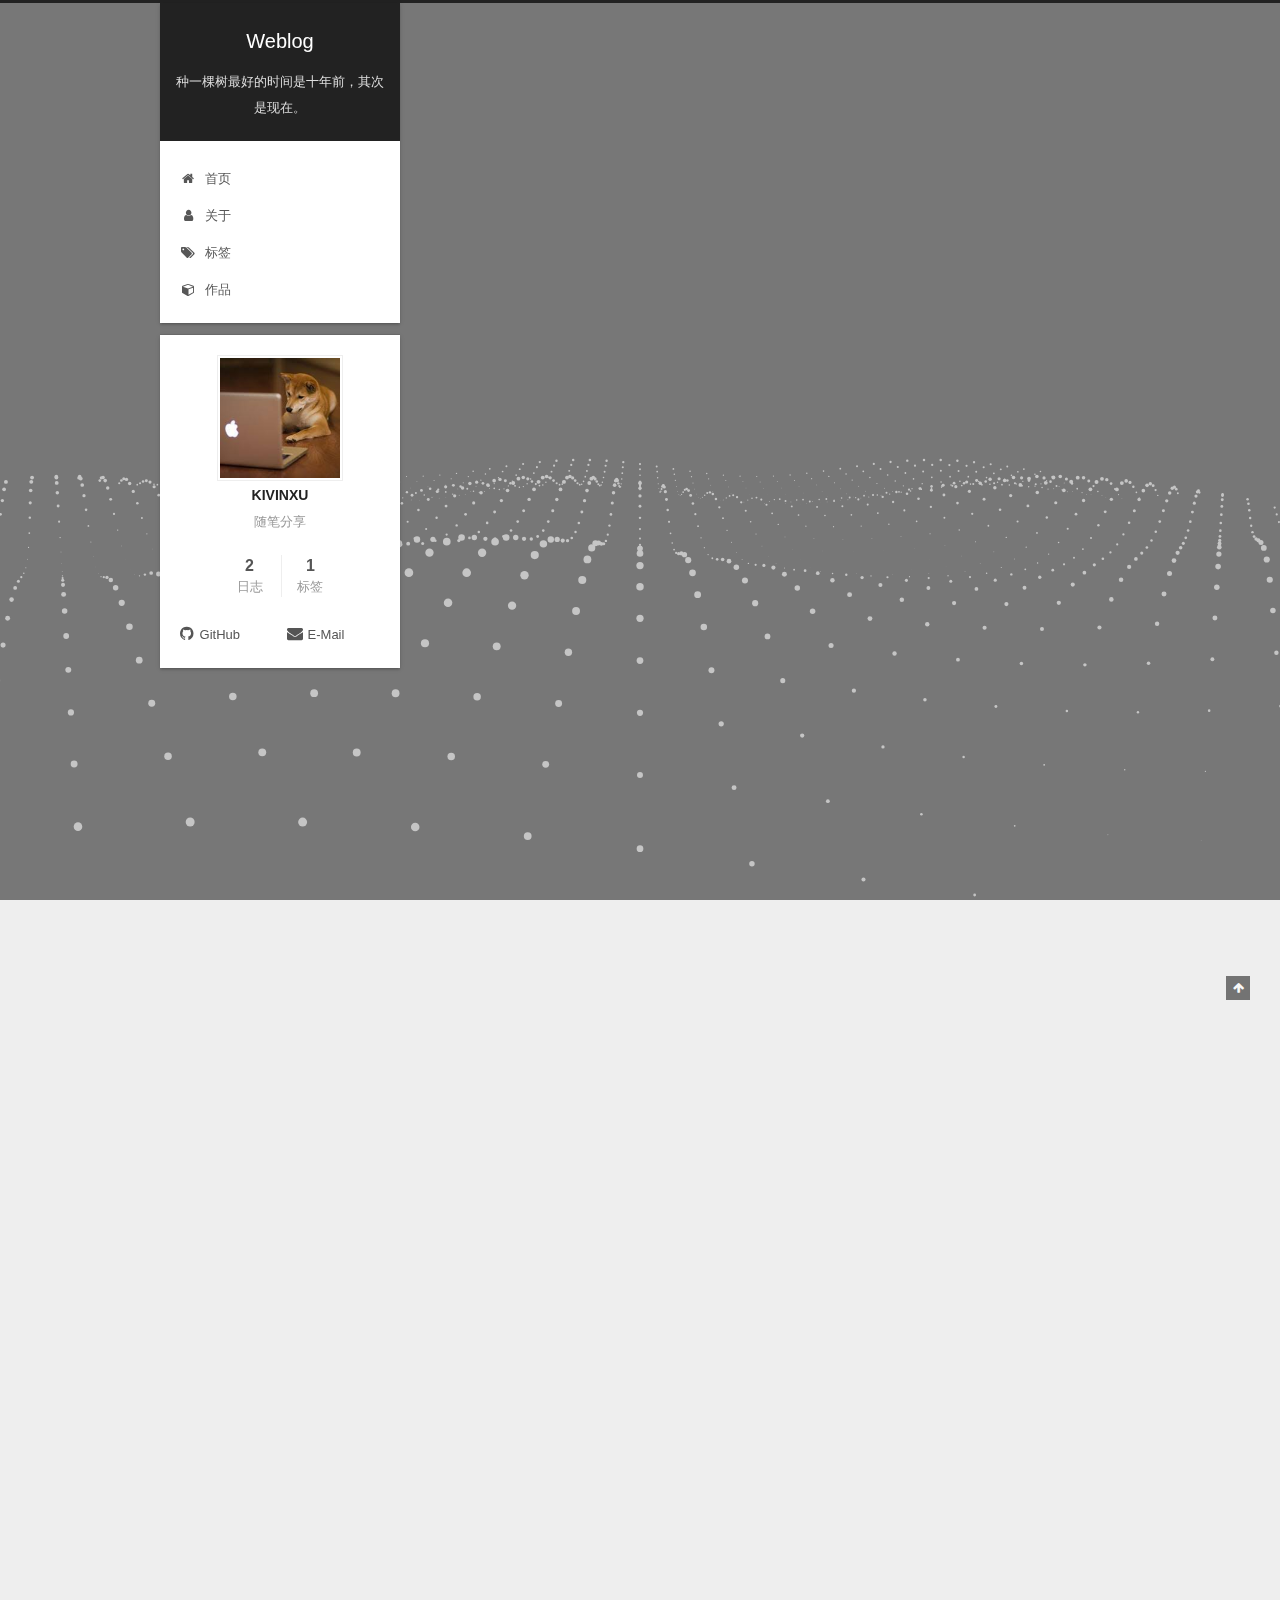
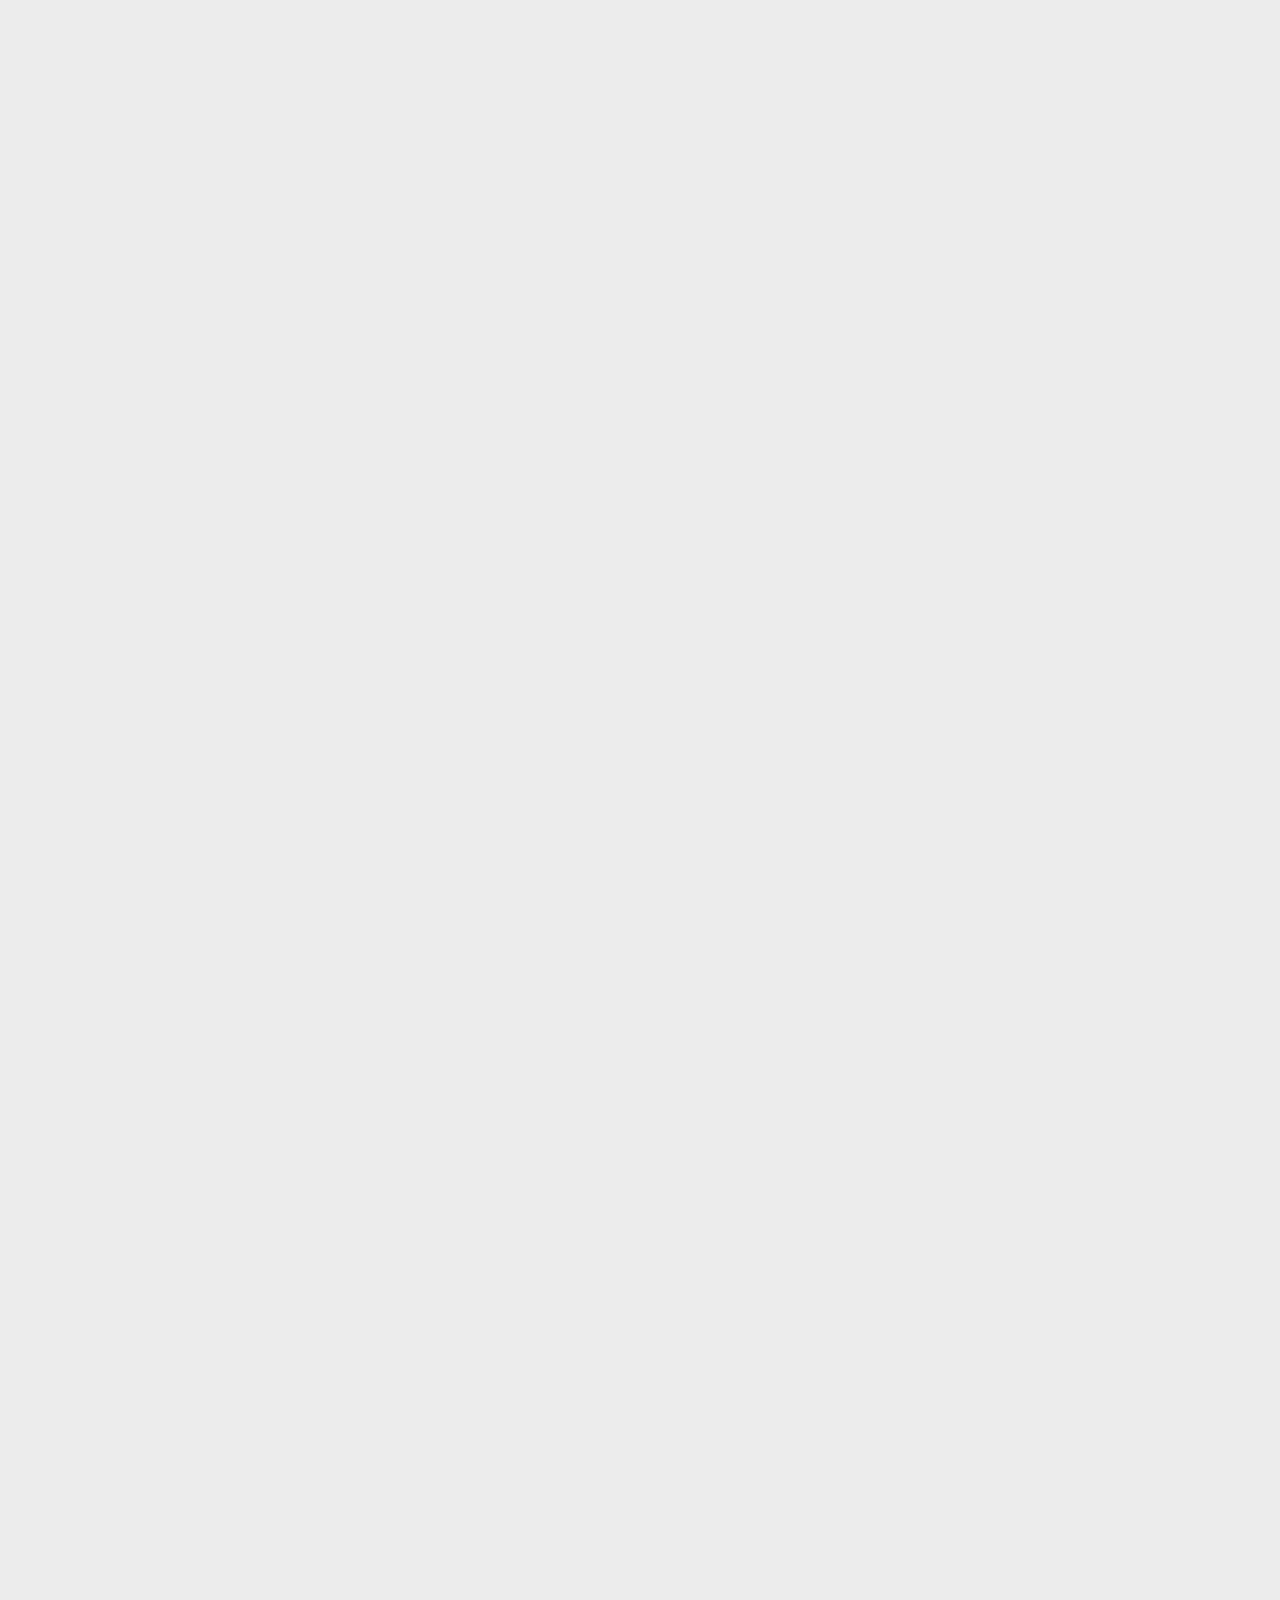
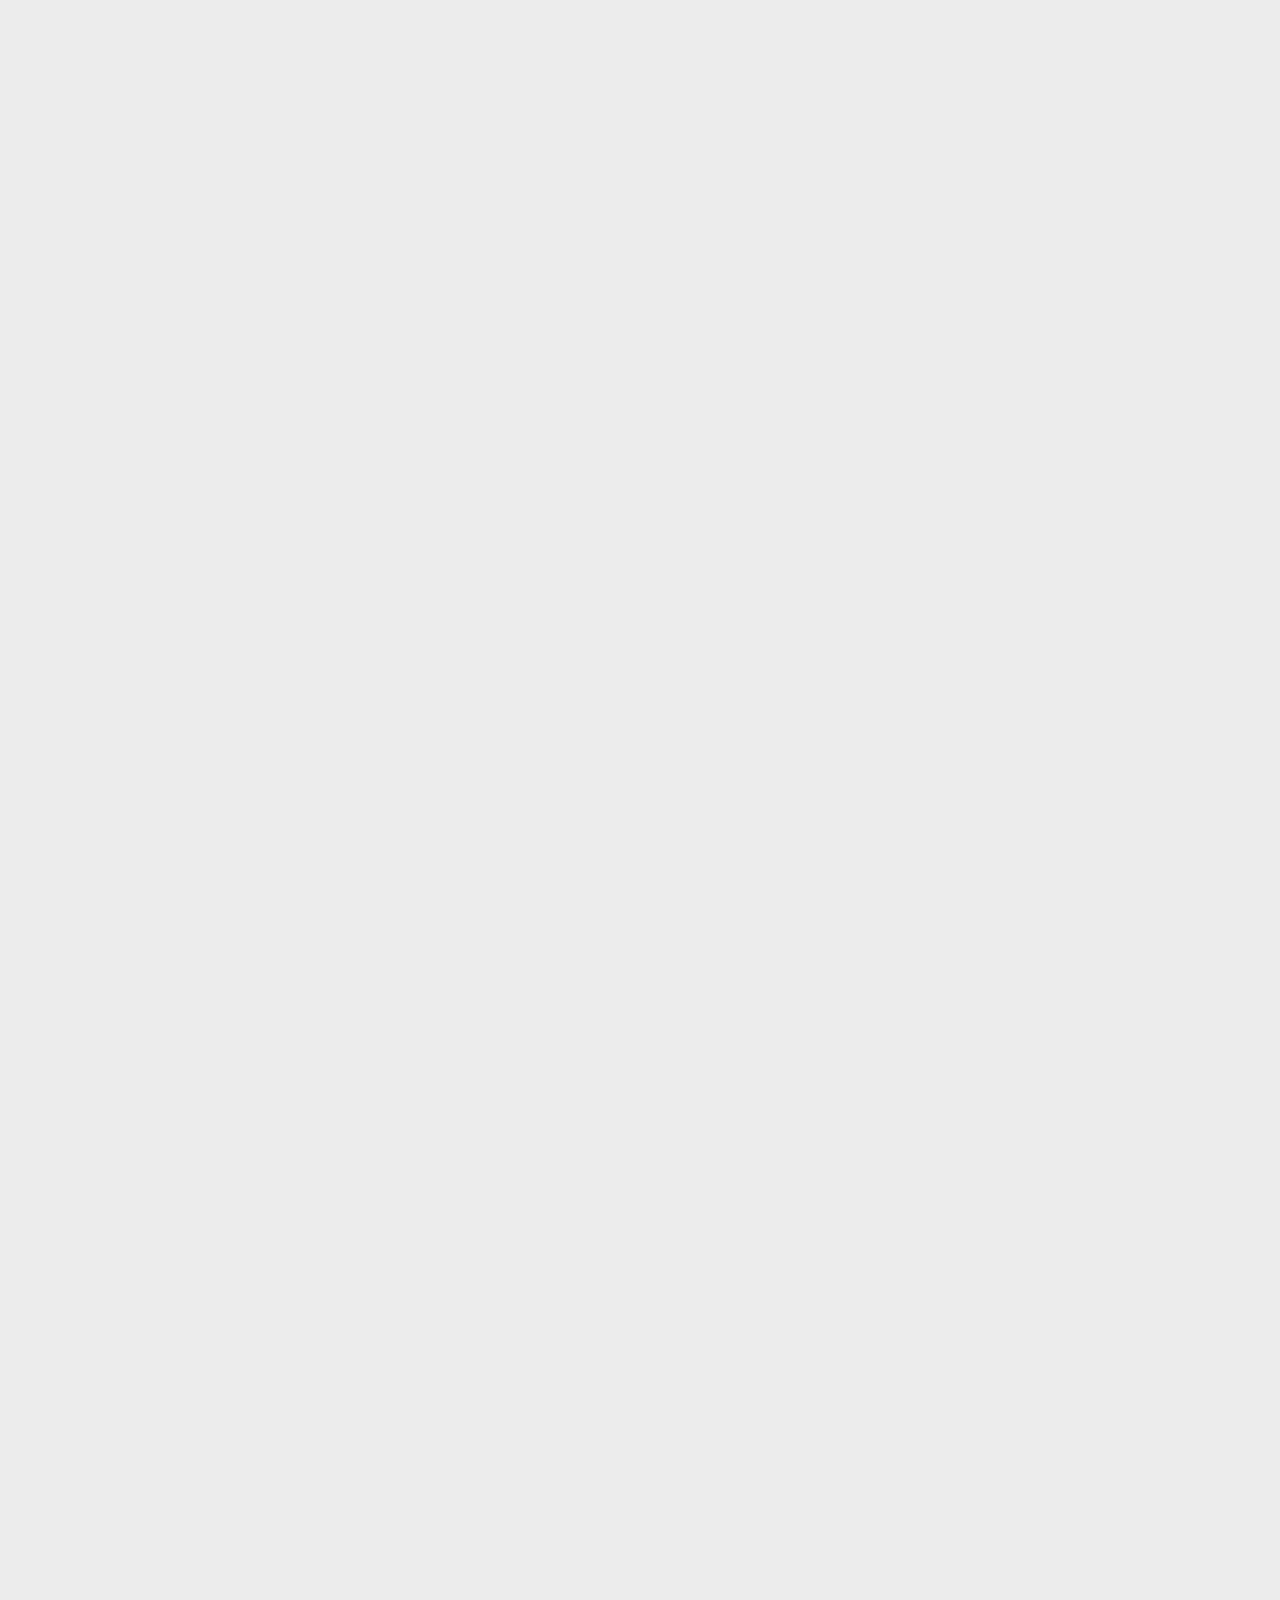
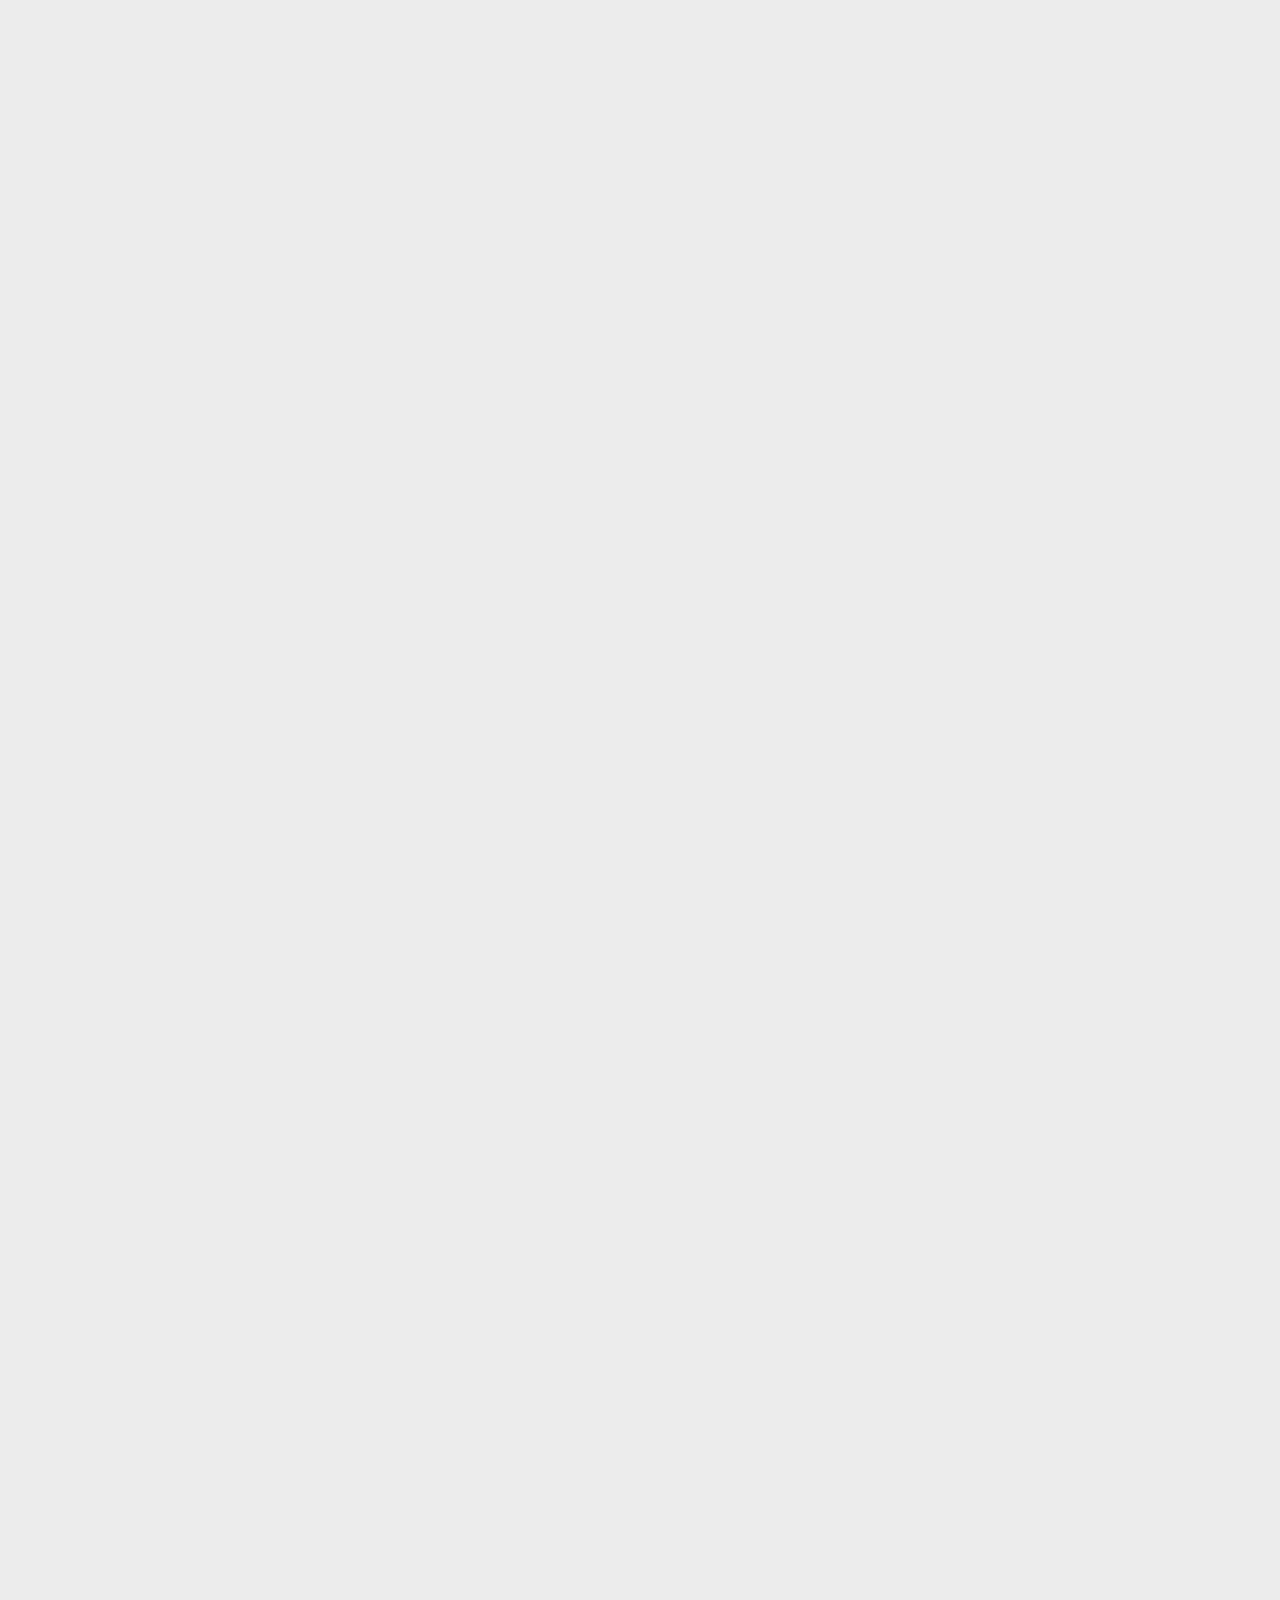
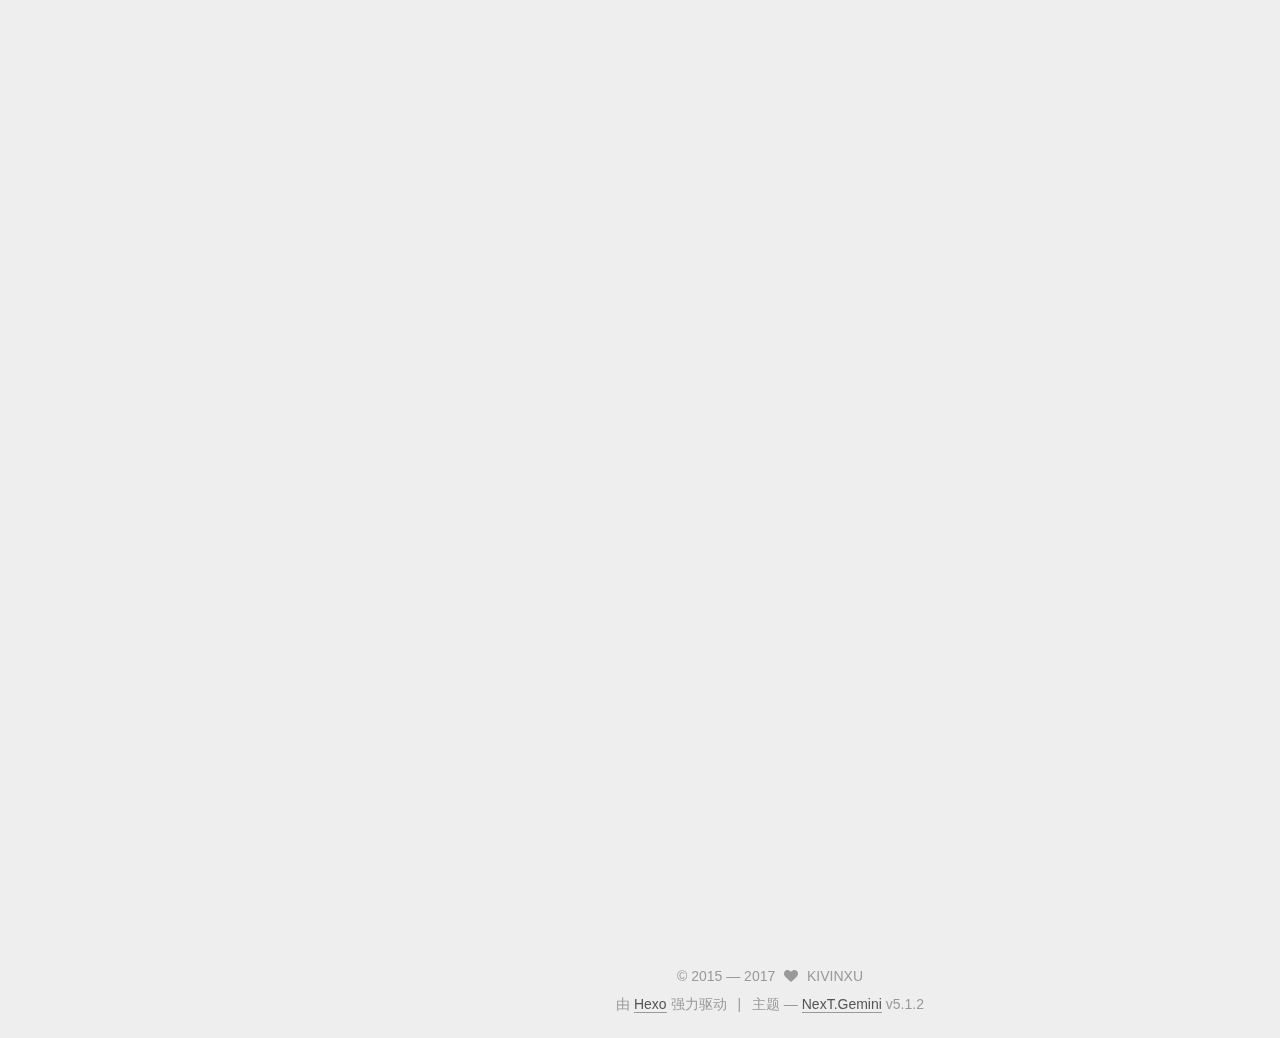
==== commit e5b1d4d3: "Site updated: 2017-11-20 14:20:12" ====
--- a/index.html
+++ b/index.html
@@ -5,7 +5,7 @@
   
 
 
-<html class="theme-next gemini use-motion" lang="zh-CN">
+<html class="theme-next gemini use-motion" lang="zh-Hans">
 <head>
   <meta charset="UTF-8"/>
 <meta http-equiv="X-UA-Compatible" content="IE=edge" />
@@ -42,6 +42,25 @@
   
   <link href="/lib/fancybox/source/jquery.fancybox.css?v=2.1.5" rel="stylesheet" type="text/css" />
 
+
+
+
+  
+  
+  
+  
+
+  
+
+  
+
+  
+
+  
+
+  
+
+  
 
 
 
@@ -75,7 +94,7 @@
 <meta property="og:url" content="http://yoursite.com/index.html">
 <meta property="og:site_name" content="Weblog">
 <meta property="og:description" content="随笔分享">
-<meta property="og:locale" content="zh-CN">
+<meta property="og:locale" content="zh-Hans">
 <meta name="twitter:card" content="summary">
 <meta name="twitter:title" content="Weblog">
 <meta name="twitter:description" content="随笔分享">
@@ -94,7 +113,7 @@
     motion: {"enable":true,"async":false,"transition":{"post_block":"fadeIn","post_header":"slideDownIn","post_body":"slideDownIn","coll_header":"slideLeftIn"}},
     duoshuo: {
       userId: '0',
-      author: 'Author'
+      author: '博主'
     },
     algolia: {
       applicationID: '',
@@ -126,7 +145,7 @@
 
 </head>
 
-<body itemscope itemtype="http://schema.org/WebPage" lang="zh-CN">
+<body itemscope itemtype="http://schema.org/WebPage" lang="zh-Hans">
 
   
   
@@ -150,7 +169,7 @@
       </a>
     </div>
       
-        <p class="site-subtitle"></p>
+        <p class="site-subtitle">种一棵树最好的时间是十年前，其次是现在。</p>
       
   </div>
 
@@ -175,7 +194,7 @@
             
               <i class="menu-item-icon fa fa-fw fa-home"></i> <br />
             
-            Startseite
+            首页
           </a>
         </li>
       
@@ -185,7 +204,7 @@
             
               <i class="menu-item-icon fa fa-fw fa-user"></i> <br />
             
-            Über
+            关于
           </a>
         </li>
       
@@ -195,17 +214,17 @@
             
               <i class="menu-item-icon fa fa-fw fa-tags"></i> <br />
             
-            Tags
+            标签
           </a>
         </li>
       
         
-        <li class="menu-item menu-item-archives">
-          <a href="/archives/" rel="section">
-            
-              <i class="menu-item-icon fa fa-fw fa-archive"></i> <br />
-            
-            Archiv
+        <li class="menu-item menu-item-作品">
+          <a href="/works/" rel="section">
+            
+              <i class="menu-item-icon fa fa-fw fa-cube"></i> <br />
+            
+            作品
           </a>
         </li>
       
@@ -242,7 +261,7 @@
   
   
   <div class="post-block">
-    <link itemprop="mainEntityOfPage" href="http://yoursite.com/2017/09/20/hello-world/">
+    <link itemprop="mainEntityOfPage" href="http://yoursite.com/2017/11/20/javascript中的aes加密/">
 
     <span hidden itemprop="author" itemscope itemtype="http://schema.org/Person">
       <meta itemprop="name" content="KIVINXU">
@@ -261,7 +280,7 @@
         
           <h1 class="post-title" itemprop="name headline">
                 
-                <a class="post-title-link" href="/2017/09/20/hello-world/" itemprop="url">Hello World</a></h1>
+                <a class="post-title-link" href="/2017/11/20/javascript中的aes加密/" itemprop="url">javascript中的aes加密</a></h1>
         
 
         <div class="post-meta">
@@ -271,10 +290,10 @@
                 <i class="fa fa-calendar-o"></i>
               </span>
               
-                <span class="post-meta-item-text">Veröffentlicht am</span>
+                <span class="post-meta-item-text">发表于</span>
               
-              <time title="Post created" itemprop="dateCreated datePublished" datetime="2017-09-20T11:59:29+08:00">
-                2017-09-20
+              <time title="创建于" itemprop="dateCreated datePublished" datetime="2017-11-20T14:07:11+08:00">
+                2017-11-20
               </time>
             
 
@@ -313,15 +332,300 @@
       
         
           
-            <p>Welcome to <a href="https://hexo.io/" target="_blank" rel="external">Hexo</a>! This is your very first post. Check <a href="https://hexo.io/docs/" target="_blank" rel="external">documentation</a> for more info. If you get any problems when using Hexo, you can find the answer in <a href="https://hexo.io/docs/troubleshooting.html" target="_blank" rel="external">troubleshooting</a> or you can ask me on <a href="https://github.com/hexojs/hexo/issues" target="_blank" rel="external">GitHub</a>.</p>
-<h2 id="Quick-Start"><a href="#Quick-Start" class="headerlink" title="Quick Start"></a>Quick Start</h2><h3 id="Create-a-new-post"><a href="#Create-a-new-post" class="headerlink" title="Create a new post"></a>Create a new post</h3><figure class="highlight bash"><table><tr><td class="gutter"><pre><div class="line">1</div></pre></td><td class="code"><pre><div class="line">$ hexo new <span class="string">"My New Post"</span></div></pre></td></tr></table></figure>
-<p>More info: <a href="https://hexo.io/docs/writing.html" target="_blank" rel="external">Writing</a></p>
-<h3 id="Run-server"><a href="#Run-server" class="headerlink" title="Run server"></a>Run server</h3><figure class="highlight bash"><table><tr><td class="gutter"><pre><div class="line">1</div></pre></td><td class="code"><pre><div class="line">$ hexo server</div></pre></td></tr></table></figure>
-<p>More info: <a href="https://hexo.io/docs/server.html" target="_blank" rel="external">Server</a></p>
-<h3 id="Generate-static-files"><a href="#Generate-static-files" class="headerlink" title="Generate static files"></a>Generate static files</h3><figure class="highlight bash"><table><tr><td class="gutter"><pre><div class="line">1</div></pre></td><td class="code"><pre><div class="line">$ hexo generate</div></pre></td></tr></table></figure>
-<p>More info: <a href="https://hexo.io/docs/generating.html" target="_blank" rel="external">Generating</a></p>
-<h3 id="Deploy-to-remote-sites"><a href="#Deploy-to-remote-sites" class="headerlink" title="Deploy to remote sites"></a>Deploy to remote sites</h3><figure class="highlight bash"><table><tr><td class="gutter"><pre><div class="line">1</div></pre></td><td class="code"><pre><div class="line">$ hexo deploy</div></pre></td></tr></table></figure>
-<p>More info: <a href="https://hexo.io/docs/deployment.html" target="_blank" rel="external">Deployment</a></p>
+            <p>##简介<br>1.aes加密简单来说，在密码学中又称Rijndael加密法，是美国联邦政府采用的一种区块加密标准。这个标准用来替代原先的DES，已经被多方分析且广为全世界所使用。高级加密标准已然成为对称密钥加密中最流行的算法之一。</p>
+<p>2.AES的区块长度固定为128 比特，密钥长度则可以是128，192或256比特；而Rijndael使用的密钥和区块长度可以是32位的整数倍，以128位为下限，256比特为上限。包括AES-ECB,AES-CBC,AES-CTR,AES-OFB,AES-CFB。</p>
+<p>　　具体的加密算法和模式的区别：点击《AES加解密算法的模式介绍》查看。</p>
+<p>3.在这里我们只接受常用的ECB方式 + pkcs7padding（与pkcs5padding值相同）填充加密。</p>
+<p>##应用</p>
+<p>####javascript中aes的使用</p>
+<p>下载第三方库Crypto-js.js git地址：<a href="https://github.com/brix/crypto-js" target="_blank" rel="external">https://github.com/brix/crypto-js</a></p>
+<p>引入src下的crypto-js.js，加密代码如下：</p>
+<pre><code>var key = &quot;12345678&quot;     //秘钥必须为：8/16/32位
+var message = &quot;123456&quot;;
+
+//加密
+var encrypt = CryptoJS.AES.encrypt(message, CryptoJS.enc.Utf8.parse(key), {
+    mode: CryptoJS.mode.ECB,
+    padding: CryptoJS.pad.Pkcs7
+});
+console.log(&quot;value: &quot;+encrypt);
+
+//解密
+var decrypt = CryptoJS.AES.decrypt(encrypt, CryptoJS.enc.Utf8.parse(key), {
+    mode: CryptoJS.mode.ECB,
+    padding: CryptoJS.pad.Pkcs7
+});
+console.log(&quot;value: &quot;+decrypt.toString(CryptoJS.enc.Utf8));
+</code></pre>
+          
+        
+      
+    </div>
+    
+    
+    
+
+    
+
+    
+
+    
+
+    <footer class="post-footer">
+      
+
+      
+
+      
+
+      
+      
+        <div class="post-eof"></div>
+      
+    </footer>
+  </div>
+  
+  
+  
+  </article>
+
+
+    
+      
+
+  
+
+  
+  
+  
+
+  <article class="post post-type-normal" itemscope itemtype="http://schema.org/Article">
+  
+  
+  
+  <div class="post-block">
+    <link itemprop="mainEntityOfPage" href="http://yoursite.com/2017/09/23/大部分人都会做错的经典JS闭包面试题/">
+
+    <span hidden itemprop="author" itemscope itemtype="http://schema.org/Person">
+      <meta itemprop="name" content="KIVINXU">
+      <meta itemprop="description" content="">
+      <meta itemprop="image" content="/images/dog.jpeg">
+    </span>
+
+    <span hidden itemprop="publisher" itemscope itemtype="http://schema.org/Organization">
+      <meta itemprop="name" content="Weblog">
+    </span>
+
+    
+      <header class="post-header">
+
+        
+        
+          <h1 class="post-title" itemprop="name headline">
+                
+                <a class="post-title-link" href="/2017/09/23/大部分人都会做错的经典JS闭包面试题/" itemprop="url">大部分人都会做错的经典JS闭包面试题</a></h1>
+        
+
+        <div class="post-meta">
+          <span class="post-time">
+            
+              <span class="post-meta-item-icon">
+                <i class="fa fa-calendar-o"></i>
+              </span>
+              
+                <span class="post-meta-item-text">发表于</span>
+              
+              <time title="创建于" itemprop="dateCreated datePublished" datetime="2017-09-23T20:10:01+08:00">
+                2017-09-23
+              </time>
+            
+
+            
+
+            
+          </span>
+
+          
+
+          
+            
+          
+
+          
+          
+
+          
+
+          
+
+          
+
+        </div>
+      </header>
+    
+
+    
+    
+    
+    <div class="post-body" itemprop="articleBody">
+
+      
+      
+
+      
+        
+          
+            <p>先看题目代码：</p>
+<pre><code>function fun(n,o) {
+  console.log(o)
+  return {
+    fun:function(m){
+      return fun(m,n);
+    }
+  };
+}
+var a = fun(0);  a.fun(1);  a.fun(2);  a.fun(3);//undefined,?,?,?
+var b = fun(0).fun(1).fun(2).fun(3);//undefined,?,?,?
+var c = fun(0).fun(1);  c.fun(2);  c.fun(3);//undefined,?,?,?
+//问:三行a,b,c的输出分别是什么？
+</code></pre><p>这是一道非常典型的JS闭包问题。其中嵌套了三层fun函数，搞清楚每层fun的函数是那个fun函数尤为重要。</p>
+<p>可以先在纸上或其他地方写下你认为的结果，然后再看看正确答案是什么？</p>
+<pre><code>//答案：
+//a: undefined,0,0,0
+//b: undefined,0,1,2
+//c: undefined,0,1,1
+</code></pre><p>都答对了么？如果都答对了恭喜你在js闭包问题当中几乎没什么可以难住你了；如果没有答对，继续往下分析。</p>
+<h2 id="JS中有几种函数"><a href="#JS中有几种函数" class="headerlink" title="JS中有几种函数"></a>JS中有几种函数</h2><p>首先，在此之前需要了解的是，在JS中函数可以分为两种，具名函数（命名函数）和匿名函数。</p>
+<p>区分这两种函数的方法非常简单，可以通过输出 fn.name 来判断，有name的就是具名函数，没有name的就是匿名函数</p>
+<blockquote>
+<p>注意：在低版本IE上无法获取具名函数的name，会返回undefined，建议在火狐或是谷歌浏览器上测试</p>
+</blockquote>
+<p>或是采用兼容IE的获取函数name方法来获取函数名称：</p>
+<pre><code>//获取指定函数的函数名称（用于兼容IE）
+//@param {Function} fun 任意函数
+
+function getFunctionName(fun) {
+    if (fun.name !== undefined){
+      return fun.name;
+    }  
+    var ret = fun.toString();
+    ret = ret.substr(&apos;function &apos;.length);
+    ret = ret.substr(0, ret.indexOf(&apos;(&apos;));
+    return ret;
+}
+</code></pre><p>遂用上述函数测试是否为匿名函数:<br>可以得知变量fn1是具名函数，fn2是匿名函数</p>
+<h2 id="创建函数的几种方式"><a href="#创建函数的几种方式" class="headerlink" title="创建函数的几种方式"></a>创建函数的几种方式</h2><ol>
+<li><p>声明函数<br>最普通最标准的声明函数方法，包括函数名及函数体。</p>
+<p> function fn1(){}</p>
+</li>
+<li><p>创建匿名函数表达式</p>
+<p> var fn1=function (){}</p>
+<p> 注意采用这种方法创建的函数为匿名函数，即没有函数name</p>
+</li>
+<li><p>创建具名函数表达式</p>
+<p> var fn1=function xxcanghai(){};</p>
+<blockquote>
+<p> 注意：具名函数表达式的函数名只能在创建函数内部使用</p>
+</blockquote>
+<p>即采用此种方法创建的函数在函数外层只能使用fn1不能使用xxcanghai的函数名。xxcanghai的命名只能在创建的函数内部使用<br>测试：</p>
+<p> var fn1=function xxcanghai(){<br>   console.log(“in:fn1&lt;”,typeof fn1,”&gt;xxcanghai:&lt;”,typeof xxcanghai,”&gt;”);<br> };<br> console.log(“out:fn1&lt;”,typeof fn1,”&gt;xxcanghai:&lt;”,typeof xxcanghai,”&gt;”);<br> fn1();<br> //out:fn1&lt; function &gt;xxcanghai:&lt; undefined &gt;<br> //in:fn1&lt; function &gt;xxcanghai:&lt; function &gt;</p>
+<blockquote>
+<p> 注意：在对象内定义函数如var o={ fn : function (){…} }，也属于函数表达式</p>
+</blockquote>
+</li>
+<li><p>Function构造函数</p>
+<p> function (‘alert (1)’) //匿名函数<br> function abc(){} //具名函数</p>
+</li>
+<li><p>自执行函数</p>
+<p> (function(){alert(1);})();<br> (function fn1(){alert(1);})();</p>
+</li>
+<li><p>其他创建函数的方法</p>
+<p>当然还有其他创建函数或执行函数的方法，这里不再多说，比如采用 eval ， setTimeout ， setInterval 等非常用方法，这里不做过多介绍，属于非标准方法，这里不做过多展开</p>
+</li>
+</ol>
+<h2 id="三个fun函数的关系是什么"><a href="#三个fun函数的关系是什么" class="headerlink" title="三个fun函数的关系是什么"></a>三个fun函数的关系是什么</h2><p>说完函数类型与创建函数的方法后，就可以回归主题，看这道面试题。</p>
+<p>这段代码中出现了三个fun函数，所以第一步先搞清楚，这三个fun函数的关系，哪个函数与哪个函数是相同的。</p>
+<pre><code>function fun(n,o) {
+  console.log(o)
+  return {
+    fun:function(m){
+      //...
+    }
+  };
+}
+</code></pre><p>  先看第一个fun函数，属于标准具名函数声明，是新创建的函数，他的返回值是一个对象字面量表达式，属于一个新的object。</p>
+<p>  这个新的对象内部包含一个也叫fun的属性，通过上述介绍可得知，属于匿名函数表达式，即fun这个属性中存放的是一个新创建匿名函数表达式。</p>
+<blockquote>
+<p>注意：所有声明的匿名函数都是一个新函数。</p>
+</blockquote>
+<p>  所以第一个fun函数与第二个fun函数不相同，均为新创建的函数。</p>
+<h2 id="函数作用域链的问题"><a href="#函数作用域链的问题" class="headerlink" title="函数作用域链的问题"></a>函数作用域链的问题</h2><p>再说第三个fun函数之前需要先说下，在函数表达式内部能不能访问存放当前函数的变量。</p>
+<p>测试1，对象内部的函数表达式：</p>
+<pre><code>var o = {
+  fn:function (){
+    console.log(fn);
+  }
+}
+o.fn() //ERROR报错
+</code></pre><p>测试2，非对象内部的函数表达式：</p>
+<pre><code>var fn = function (){
+  console.log(fn);
+}
+fn(); //function(){console.log(fn);}; 正确
+</code></pre><p>结论是：使用var或是非对象内部的函数表达式内，可以访问到存放当前函数的变量；在对象内部的不能访问到。</p>
+<p>原因也非常简单，因为函数作用域链的问题，采用var的是在外部创建了一个fn变量，函数内部当然可以在内部寻找不到fn后向上层作用域查找fn，而在创建对象内部时，因为没有在函数作用域内创建fn，所以无法访问。</p>
+<p>所以综上所述，可以得知，最内层的return出去的fun函数不是第二层fun函数，是最外层的fun函数。</p>
+<p>所以，三个fun函数的关系也理清楚了，第一个等于第三个，他们都不等于第二个。</p>
+<h2 id="到底在调用哪个函数？"><a href="#到底在调用哪个函数？" class="headerlink" title="到底在调用哪个函数？"></a>到底在调用哪个函数？</h2><p>再看下原题，现在知道了程序中有两个fun函数(第一个和第三个相同)，遂接下来的问题是搞清楚，运行时他执行的是哪个fun函数？</p>
+<pre><code>function fun(n,o) {
+  console.log(o)
+  return {
+    fun:function(m){
+      return fun(m,n);
+    }
+  };
+}
+var a = fun(0);  a.fun(1);  a.fun(2);  a.fun(3);//undefined,?,?,?
+var b = fun(0).fun(1).fun(2).fun(3);//undefined,?,?,?
+var c = fun(0).fun(1);  c.fun(2);  c.fun(3);//undefined,?,?,?
+//问:三行a,b,c的输出分别是什么？
+</code></pre><h3 id="1、第一行a"><a href="#1、第一行a" class="headerlink" title="1、第一行a"></a>1、第一行a</h3><pre><code>var a = fun(0);  a.fun(1);  a.fun(2);  a.fun(3);
+</code></pre><p>可以得知，第一个fun(0)是在调用第一层fun函数。第二个fun(1)是在调用前一个fun的返回值的fun函数，所以：</p>
+<p>第后面几个fun(1),fun(2),fun(3),函数都是在调用第二层fun函数。</p>
+<p>遂：</p>
+<p>在第一次调用fun(0)时，o为undefined；</p>
+<p>第二次调用fun(1)时m为1，此时fun闭包了外层函数的n，也就是第一次调用的n=0，即m=1，n=0，并在内部调用第一层fun函数fun(1,0);所以o为0；</p>
+<p>第三次调用fun(2)时m为2，但依然是调用a.fun，所以还是闭包了第一次调用时的n，所以内部调用第一层的fun(2,0);所以o为0</p>
+<p>第四次同理；</p>
+<p>即：最终答案为undefined,0,0,0</p>
+<h3 id="2、第二行b"><a href="#2、第二行b" class="headerlink" title="2、第二行b"></a>2、第二行b</h3><pre><code>var b = fun(0).fun(1).fun(2).fun(3);//undefined,?,?,?
+</code></pre><p>先从fun(0)开始看，肯定是调用的第一层fun函数；而他的返回值是一个对象，所以第二个fun(1)调用的是第二层fun函数，后面几个也是调用的第二层fun函数。</p>
+<p>遂：</p>
+<p>在第一次调用第一层fun(0)时，o为undefined；</p>
+<p>第二次调用 .fun(1)时m为1，此时fun闭包了外层函数的n，也就是第一次调用的n=0，即m=1，n=0，并在内部调用第一层fun函数fun(1,0);所以o为0；</p>
+<p>第三次调用 .fun(2)时m为2，此时当前的fun函数不是第一次执行的返回对象，而是第二次执行的返回对象。而在第二次执行第一层fun函数时时(1,0)所以n=1,o=0,返回时闭包了第二次的n，遂在第三次调用第三层fun函数时m=2,n=1，即调用第一层fun函数fun(2,1)，所以o为1；</p>
+<p>第四次调用 .fun(3)时m为3，闭包了第三次调用的n，同理，最终调用第一层fun函数为fun(3,2)；所以o为2；</p>
+<p>即最终答案：undefined,0,1,2</p>
+<h3 id="3、第三行c"><a href="#3、第三行c" class="headerlink" title="3、第三行c"></a>3、第三行c</h3><pre><code>var c = fun(0).fun(1);  c.fun(2);  c.fun(3);//undefined,?,?,?
+
+根据前面两个例子，可以得知：
+
+fun(0)为执行第一层fun函数，.fun(1)执行的是fun(0)返回的第二层fun函数，这里语句结束，遂c存放的是fun(1)的返回值，而不是fun(0)的返回值，所以c中闭包的也是fun(1)第二次执行的n的值。c.fun(2)执行的是fun(1)返回的第二层fun函数，c.fun(3)执行的也是fun(1)返回的第二层fun函数。
+
+遂：
+
+在第一次调用第一层fun(0)时，o为undefined；
+
+第二次调用 .fun(1)时m为1，此时fun闭包了外层函数的n，也就是第一次调用的n=0，即m=1，n=0，并在内部调用第一层fun函数fun(1,0);所以o为0；
+
+第三次调用 .fun(2)时m为2，此时fun闭包的是第二次调用的n=1，即m=2，n=1，并在内部调用第一层fun函数fun(2,1);所以o为1；
+
+第四次.fun(3)时同理，但依然是调用的第二次的返回值，遂最终调用第一层fun函数fun(3,1)，所以o还为1
+
+即最终答案：undefined,0,1,1
+</code></pre><h2 id="后话"><a href="#后话" class="headerlink" title="后话"></a>后话</h2><p>这段代码原本是在做一个将异步回调改写为同步调用的组件时的代码，发现了这个坑，对JS的闭包有了更深入的了解。</p>
+<p>关于什么是闭包，网上的文章数不胜数，但理解什么是闭包还是要在代码中自己去发现与领悟。</p>
+<p>如果要我说什么是闭包，我认为，广义上的闭包就是指一个变量在他自身作用域外被使用了，就叫发生了闭包。</p>
 
           
         
@@ -404,16 +708,25 @@
           
             <div class="site-state-item site-state-posts">
             
-              <a href="/archives/">
-            
-                <span class="site-state-item-count">1</span>
-                <span class="site-state-item-name">Artikel</span>
+              <a href="/archives">
+            
+                <span class="site-state-item-count">2</span>
+                <span class="site-state-item-name">日志</span>
               </a>
             </div>
           
 
           
 
+          
+            
+            
+            <div class="site-state-item site-state-tags">
+              
+                <span class="site-state-item-count">1</span>
+                <span class="site-state-item-name">标签</span>
+              
+            </div>
           
 
         </nav>
@@ -476,11 +789,11 @@
 </div>
 
 
-  <div class="powered-by">Erstellt mit  <a class="theme-link" href="https://hexo.io">Hexo</a></div>
+  <div class="powered-by">由 <a class="theme-link" href="https://hexo.io">Hexo</a> 强力驱动</div>
 
   <span class="post-meta-divider">|</span>
 
-  <div class="theme-info">Theme &mdash; <a class="theme-link" href="https://github.com/iissnan/hexo-theme-next">NexT.Gemini</a> v5.1.2</div>
+  <div class="theme-info">主题 &mdash; <a class="theme-link" href="https://github.com/iissnan/hexo-theme-next">NexT.Gemini</a> v5.1.2</div>
 
 
         
--- a/css/main.css
+++ b/css/main.css
@@ -1819,7 +1819,7 @@
   width: 4px;
   height: 4px;
   border-radius: 50%;
-  background: #b3ffb5;
+  background: #7578ff;
 }
 .links-of-blogroll {
   font-size: 13px;
